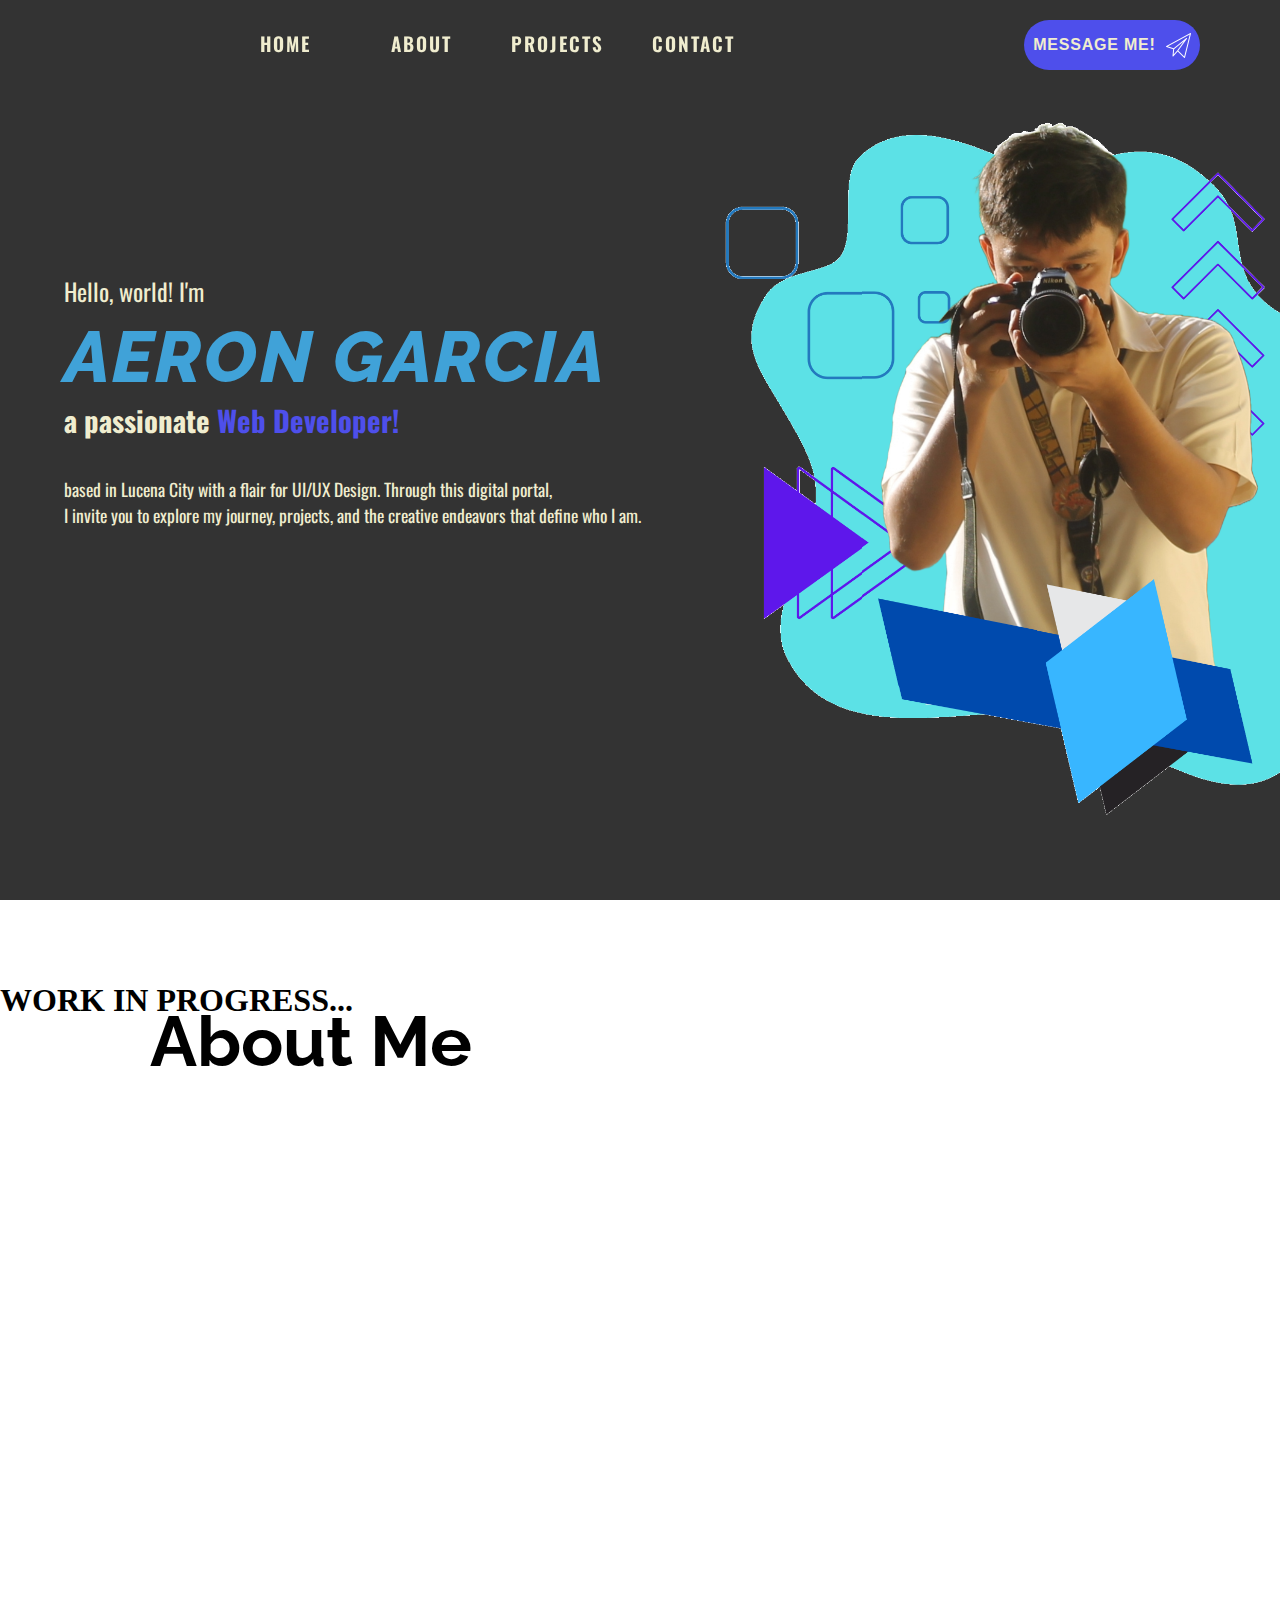
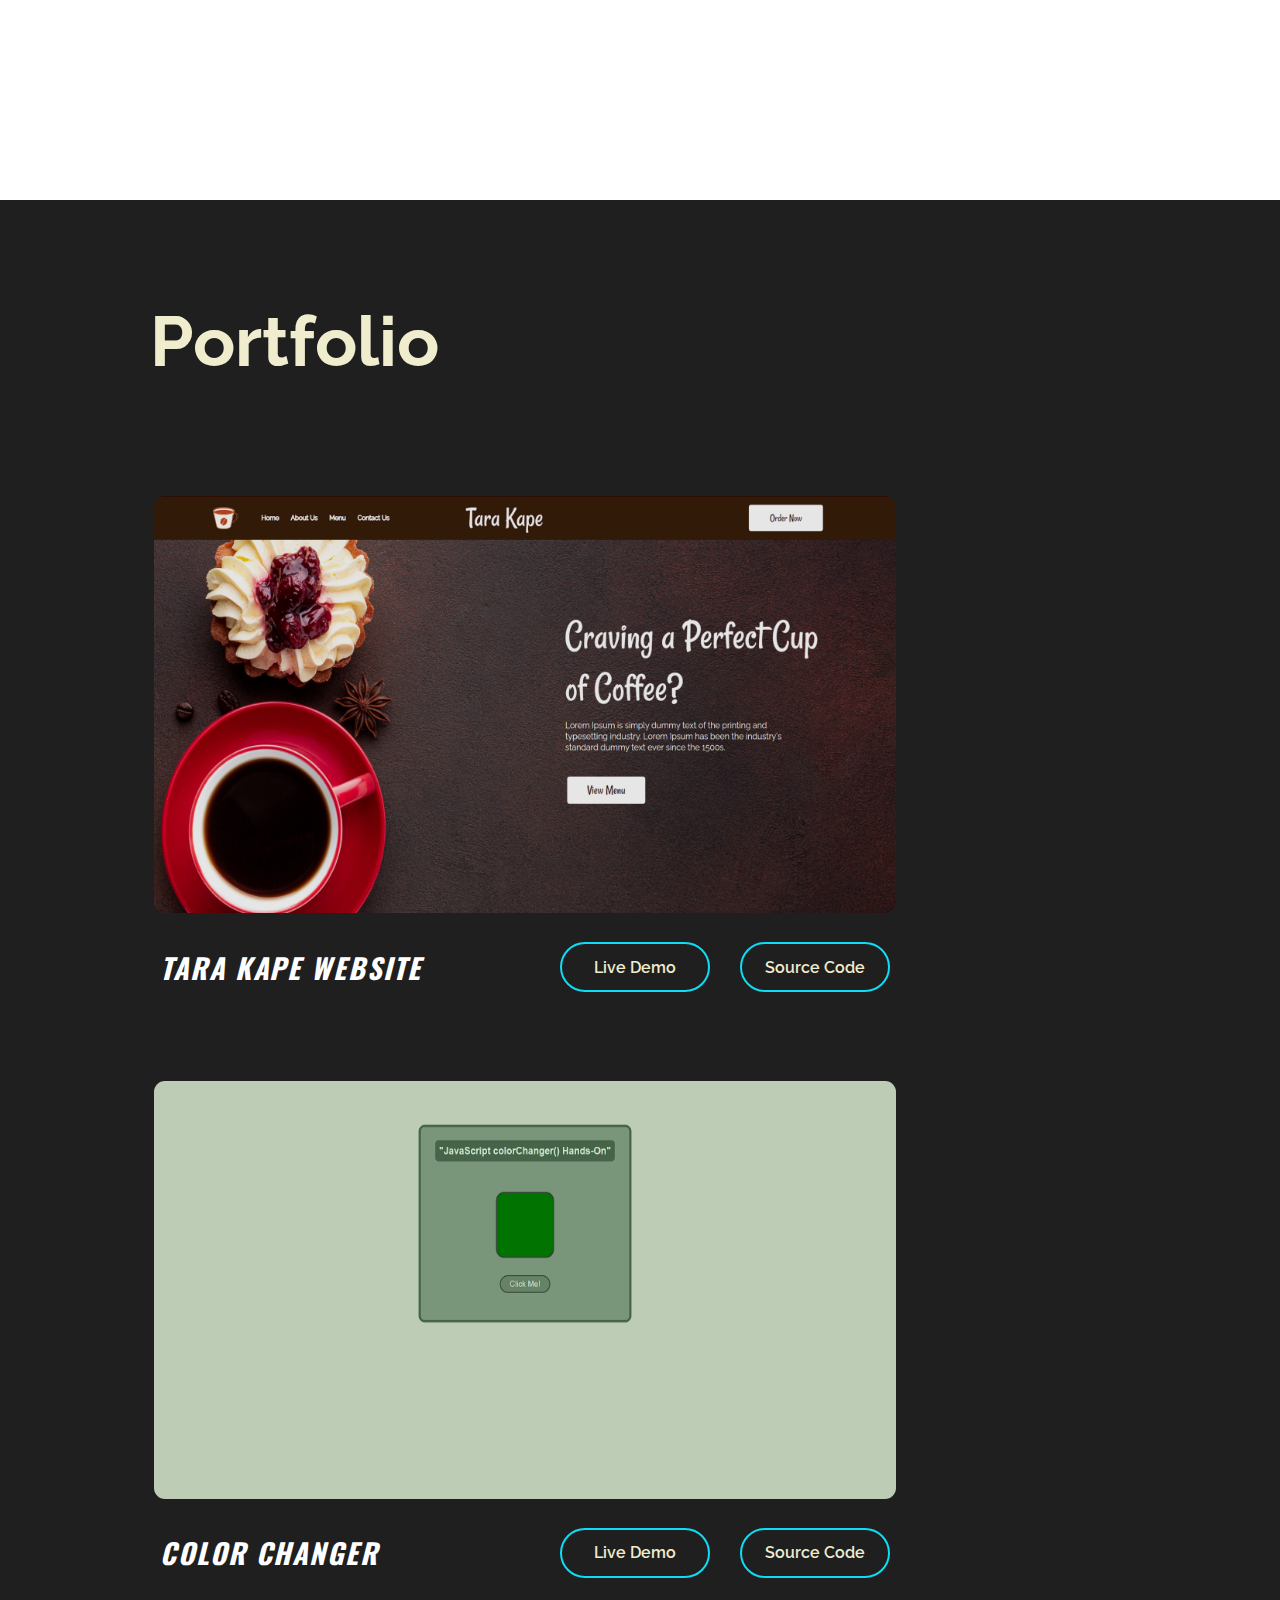
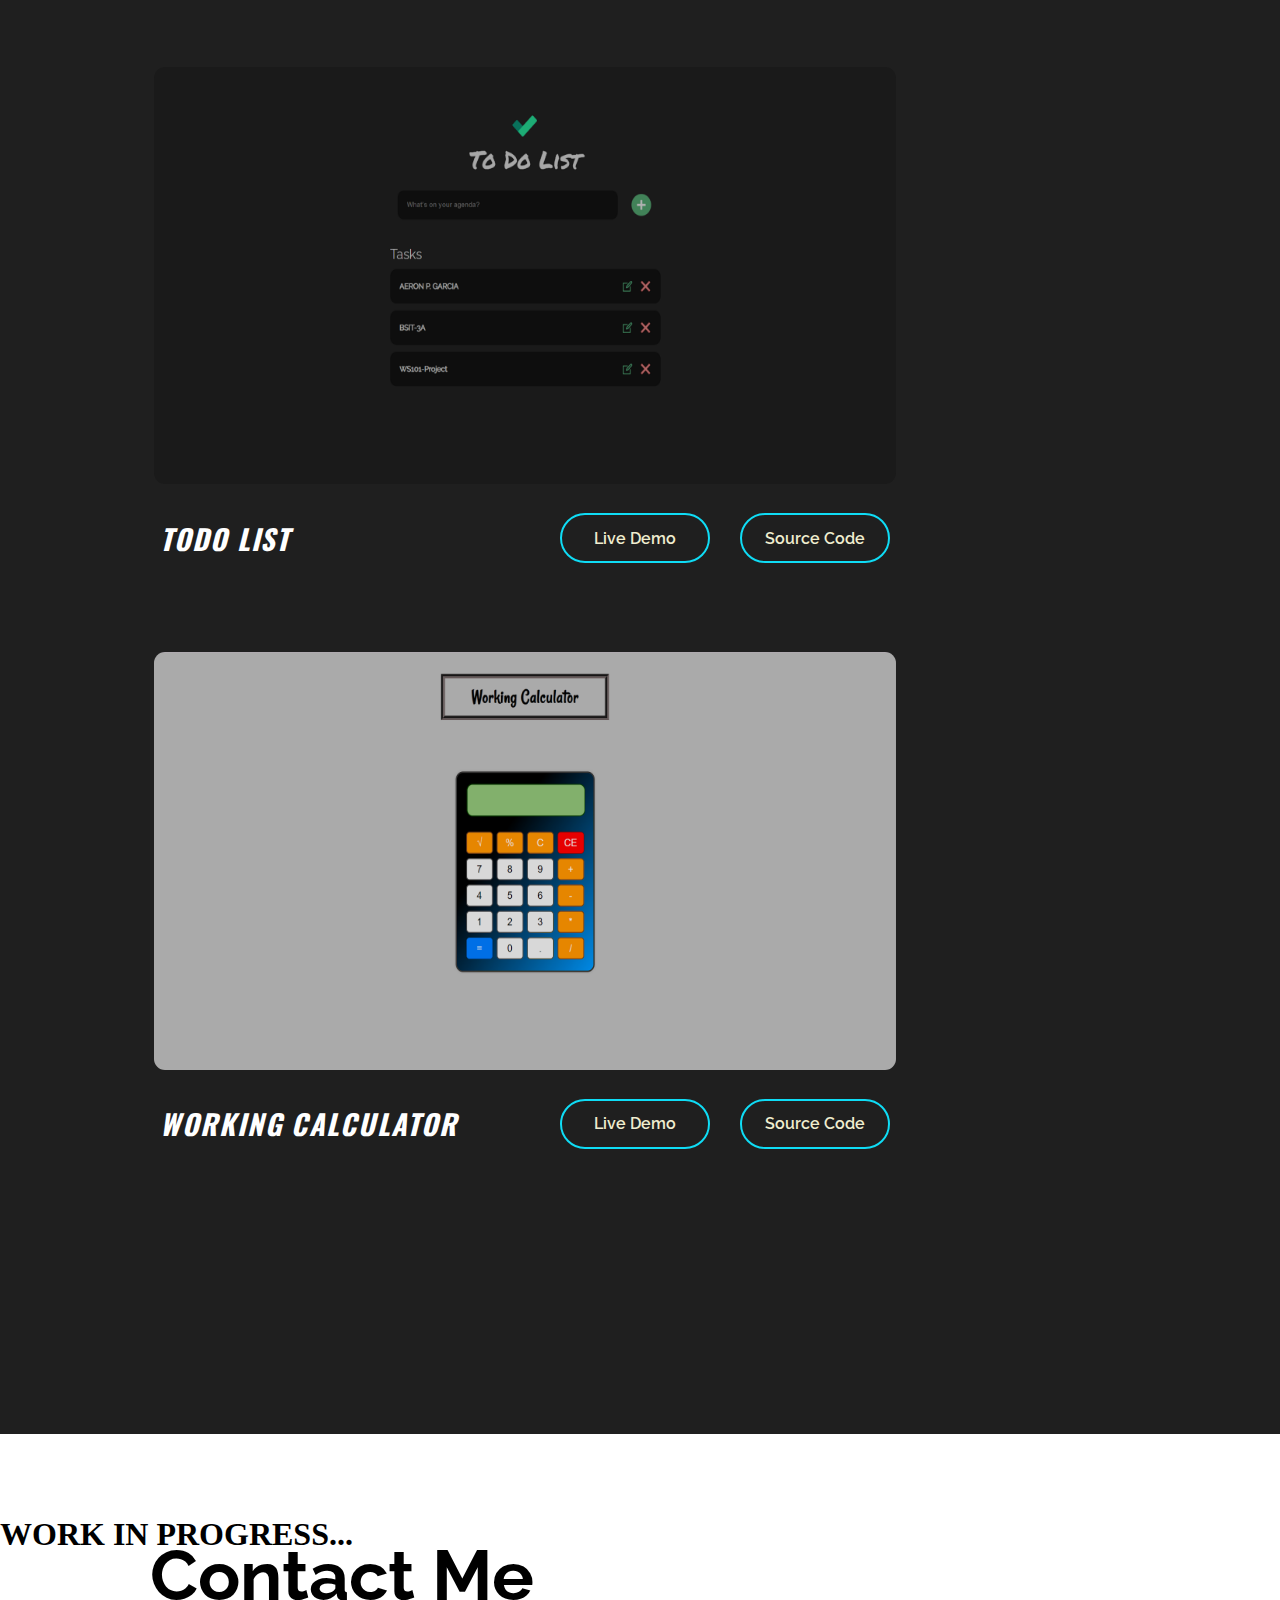
==== index.html @ e5c3c5fd "Update index.html" ====
<!DOCTYPE html>
<html lang="en">
<head>
    <meta charset="UTF-8">
    <meta http-equiv="X-UA-Compatible" content="IE=edge">
    <meta name="viewport" content="width=device-width, initial-scale=1.0">
    <link rel="icon" href="resources/icon.png">
    <title>Aeron Garcia</title>
    <link rel="stylesheet" href="style.css">
    <link rel="stylesheet" href="home.css">
    <link rel="stylesheet" href="project.css">
    <link href="https://fonts.googleapis.com/css2?family=Kaushan+Script&family=Oswald:wght@500&family=Raleway:wght@700&display=swap" rel="stylesheet">

</head>
    <body>

        <header id="headbar">
            <div class="logo"></div>
            <nav>
                <ul>
                    <li><a href="#home">Home</a></li>
                    <li><a href="#about">About</a></li>
                    <li><a href="#projects">Projects</a></li>
                    <li><a href="#contact">Contact</a></li>
                </ul>
            </nav>
            <button id="message">
                Message Me!
                <img src="[data-uri]">
            </button>
        </header>

        <section id="home">
            <div class="container">
                <div class="leftDiv">
                    <p id="greet">Hello, world! I'm</p>
                    <h1 id="name"> AERON GARCIA</h1>
                    <h3 id="field">a passionate <span>Web Developer!</span></h3>
                    <p id ="desc">based in Lucena City with a flair for UI/UX Design. Through this digital portal,<br> I invite you to explore my journey, projects, and the creative endeavors that define who I am.</p>

                </div>
                <div class="rightDiv">
                    <img id="Avatar" src="resources/Avatar.png" alt="">
                </div>
            </div>
        </section>



        <section id="about">
            <div class="Ttext">
                <h1>About Me</h1>
            </div>
            <div id="aboutDiv">
                <h1>WORK IN PROGRESS...</h1>
            </div>

        </section>






        <section id="projects">
            <div class="Ttext">
                <h1>Portfolio</h1>
            </div>
            <div class="container">
                <div class="proj">
                    <img class="works" src="resources/TaraKape.png" alt="">
                    <div class="projbar">
                        <div class="projtitle">
                            <h3>Tara Kape Website</h3>
                        </div>
                        <div class="projbtn">
                            <a href="https://raizen014.github.io/Responsive_Landing_Page/" class="buttons" target="window">Live Demo</a>
                            <a href="https://github.com/Raizen014/Responsive_Landing_Page" class="buttons" target="window">Source Code</a>
                        </div>
                    </div>
                </div>
                <div class="proj">
                    <img class="works"id="p2" src="resources/ColorChanger.png" alt="">
                    <div class="projbar">
                        <div class="projtitle">
                            <h3>Color Changer</h3>
                        </div>
                        
                        <div class="projbtn">
                            <a href="https://raizen014.github.io/HandsOn2-colorChanger-WS101/" class="buttons" target="blank">Live Demo</a>
                            <a href="https://github.com/Raizen014/HandsOn2-colorChanger-WS101" class="buttons" target="blank">Source Code</a>
                        </div>
                    </div>
                </div>
                <div class="proj">
                    <img class="works" style="filter: brightness(70%);" src="resources/ToDoList.png" alt="">
                    <div class="projbar">
                        <div class="projtitle">
                            <h3>Todo List</h3>
                        </div>
                        <div class="projbtn">
                            <a href="https://raizen014.github.io/Todo-list-app/" class="buttons" target="blank">Live Demo</a>
                            <a href="https://github.com/Raizen014/Todo-list-app" class="buttons" target="blank">Source Code</a>
                        </div>
                    </div>
                </div>
                <div class="proj">
                    <img class="works" src="resources/WorkingCalculator.png" alt="">
                    <div class="projbar">
                        <div class="projtitle">
                            <h3>Working Calculator</h3>
                        </div>
                        <div class="projbtn">
                            <a href="https://raizen014.github.io/Working-Calculator/" class="buttons" target="blank">Live Demo</a>
                            <a href="https://github.com/Raizen014/Working-Calculator" class="buttons" target="blank">Source Code</a>
                        </div>
                    </div>
                </div>    
            </div>
            
        </section>

        <section id="contact">
            <div class="Ttext">
                <h1>Contact Me</h1>
            </div>
            <div id="contactDiv">
                <h1>WORK IN PROGRESS...</h1>
            </div>

        </section>




        

        <script>
            
            document.addEventListener("DOMContentLoaded", function () {
            const navbar = document.getElementById("headbar");

            window.addEventListener("scroll", function () {
                if (window.scrollY > 350) {
                    navbar.style.backgroundColor = "#111";
                    navbar.style.borderBottomColor = "#222";
                } else {
                    navbar.style.backgroundColor = "transparent";
                    navbar.style.borderBottomColor = "transparent";

                }
                });
            });
        </script>
    </body>
</html>
---- style.css ----
* {
    box-sizing: border-box;
    margin: 0;
    padding: 0;
}

body {
    display: flex;
    justify-content: center;
    flex-direction: column;
}


#about {
    height: 100vh;
    background-color: white;
    background-repeat: no-repeat;
    background-attachment: fixed;
    background-size: cover;
}

.Ttext {
    display: flex ;
    position: relative;
    top: 100px;
    left: 150px;
    font-size: 2.2em;
    font-family: "Raleway";
    font-weight: 800;
    width: fit-content;
    color:black;
}
---- home.css ----
#home {
    background-image: linear-gradient(rgba(0, 0, 0, 0.8),
    rgba(0, 0, 0, 0.8)), url(resources/background/bgHome1.jpg);
    background-size: cover;
    background-attachment: fixed;
    background-repeat: no-repeat;
    display: flex;
    flex-direction: column;
    justify-content: center;
    height: 100vh;
    width: 100%;
}


#headbar {
    display: flex;
    align-items: center;
    background-color: transparent;
    position: fixed;
    top: 0;
    left: 0;
    width: 100%;
    padding: 0 5em;
    z-index: 1000;
    transition: linear 0.15s;
    border-bottom: 2px solid transparent;

}

nav {
    display: flex;
    align-items: center;
    justify-content: flex-start;
    width: 100%;
    height: 90px;
    margin: 0 auto;
    padding: 0 50px;
}

.logo {
    background-position: center;
    background-image: url(resources/logos/logo.png);
    background-repeat: no-repeat;
    width: 130px;
    height: 50px;
    cursor: pointer;

}

.logo:hover {
    background-image: url(resources/logos/logo_active.png);
    transition: linear 0.2s;

}


ul {
    display: flex;
    gap: 1em;
    font-weight: 600;
 }

li {
    display: flex;
    align-items: center;
    list-style: none;


}

#headbar a {
    display: flex;
    align-items: center;
    justify-content: center;
    color: rgb(240, 237, 207);
    text-decoration: none;
    font-family: "Oswald";
    height: 75px;
    width: 120px;
    font-size: 1.2em;
    letter-spacing: .1em;
    overflow: hidden;
    text-transform: uppercase;
    border-bottom: 3px solid transparent;
}
#headbar a:hover {
    border-bottom: 3px solid rgb(15, 220, 245);
    transition: linear 0.1s;
    transform: scale(1.1);
}






#message {
    display: flex;
    justify-content: center;
    align-items: center;
    gap: 10px;
    background-color:rgb(78, 79, 235);
    color: rgb(240, 237, 207);
    font-size: 1em;
    font-family: Arial, Helvetica, sans-serif;
    font-weight: 600;
    letter-spacing: .05em;
    text-transform: uppercase;
    width: 240px;
    height: 50px;
    border: none;
    border-radius: 50px;
}

#message:hover {
    background-color:rgb(6, 143, 255);
    transform: scale(1.1);
    transition: 0.2s ease-in-out;
}

#message img {
    width: 25px;

}

#home .container {
    position: relative;
    top: -50px;
    display: flex;
    flex-wrap: wrap;
    justify-content: center;

}
#home .leftDiv {
    display: flex;
    justify-content: center;
    align-items:flex-start;
    flex-direction: column;
    width: 50%;
    height: 450px;
}

#home .rightDiv {
    width: 40%;
}

#greet {
    font-size: 1.5em;
    font-family:"Oswald";
    color: rgb(240, 237, 207);
}

#desc {
    padding-top: 35px;
    font-size: 1.1em;
    font-family: "Oswald";
    color: rgb(240, 237, 207);

}

#name {
    font-size: 4.5em;
    font-weight: 600;
    font-family: "Raleway";
    font-style: italic;
    letter-spacing: 0.03em;
    font-weight: 800;
    color: rgb(64, 162, 216);
    padding-top: 5px;
}
#field {
    font-size: 1.8em;
    font-family: "Oswald";
    color: rgb(240, 237, 207);
}
span {
    color: rgb(78, 79, 235);
}

#Avatar {
    width: 700px;
    position: absolute;
    top: -60px;
}
---- project.css ----
#projects {
    height: fit-content;
    background-color: #1f1f1f ;
    color:white;

}


#projects .container {
    display: flex;
    flex-wrap: wrap;
    justify-content: space-between;
    height: min-content;
    padding: 30px 150px;
    gap: 10px;
    margin: 180px 0;

}

#projects .Ttext {
    display: flex ;
    position: relative;
    top: 100px;
    left: 150px;
    font-size: 2.2em;
    font-family: "Raleway";
    font-weight: 800;
    width: min-content;
    color:rgb(240, 237, 207);

}

#projects .Ttext:hover {
    color: rgb(15, 220, 245);
    transition: linear 0.3s;
}

.proj {
    display: flex;
    flex-direction: column;
    height: fit-content;
    padding-bottom: 50px;
}

.works {
    filter: brightness(90%);
    border-radius: 15px;
    width: 750px;
    border: 2px solid transparent;
    padding: 2px;


}

.projbar {
    display: flex;
    align-items: center;
    justify-content: space-between;
    padding: 25px 10px;


}

.projtitle {
    font-family: "Oswald";
    font-size: 1.5em;
    font-style: italic;
    letter-spacing: 0.08em;
    text-transform: uppercase;
}

.works:hover {
    border: 2px solid rgb(15, 220, 245);
    transition: 0.3s;

}

.projbtn {
    display: flex;
    gap: 30px;

}

#projects .projbtn .buttons  {
    display: flex;
    justify-content: center;
    align-items: center;
    text-decoration: none;
    background-color: transparent;
    color: rgb(240, 237, 207);
    border-radius: 50px;
    border: 2.5px solid rgb(15, 220, 245);
    width: 150px;
    height: 50px;
    font-family: "Raleway";
    font-weight: 600;
    font-size: 1em;
}

#projects .projbtn .buttons:hover{
    background-color: rgb(15, 220, 245);
    color: #1f1f1f;
    transition: ease 0.2s;
    transform: scale(1.050);
    
}

/* "Beaufort for LOL", serif; */
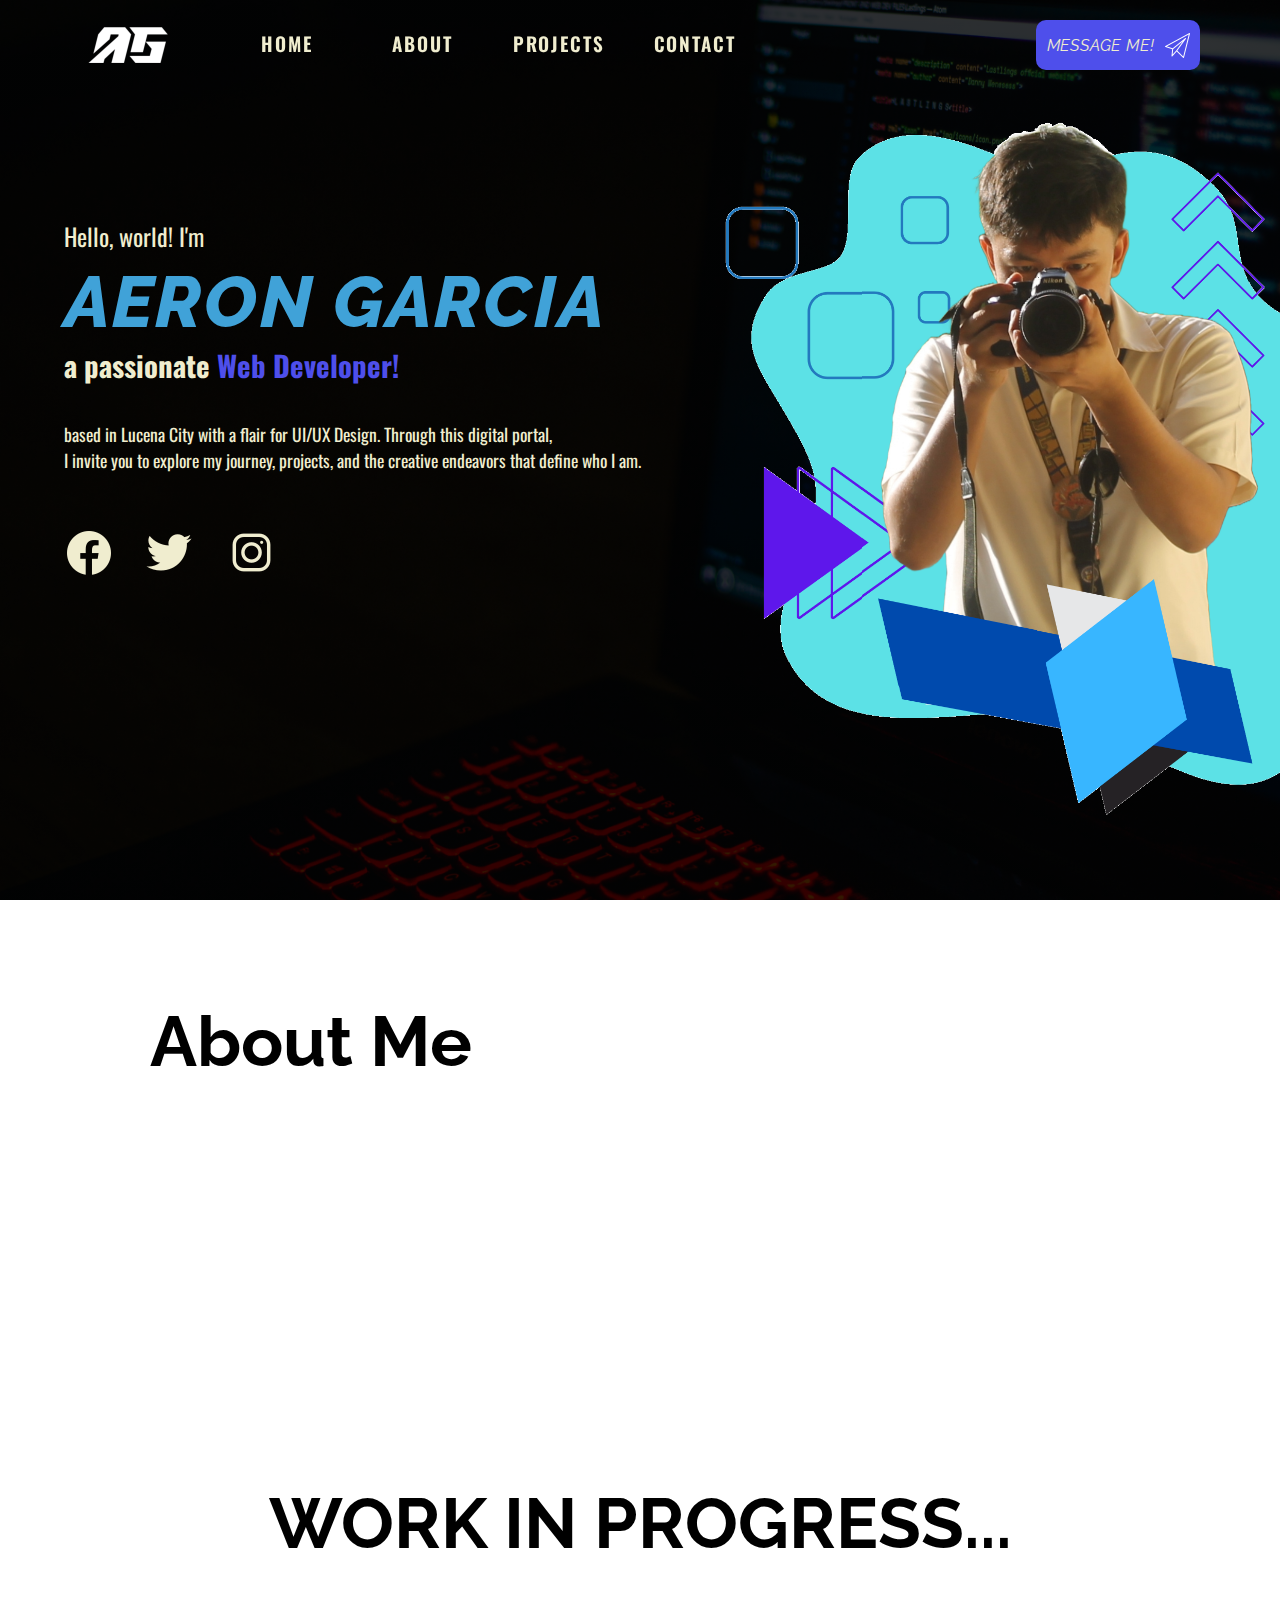
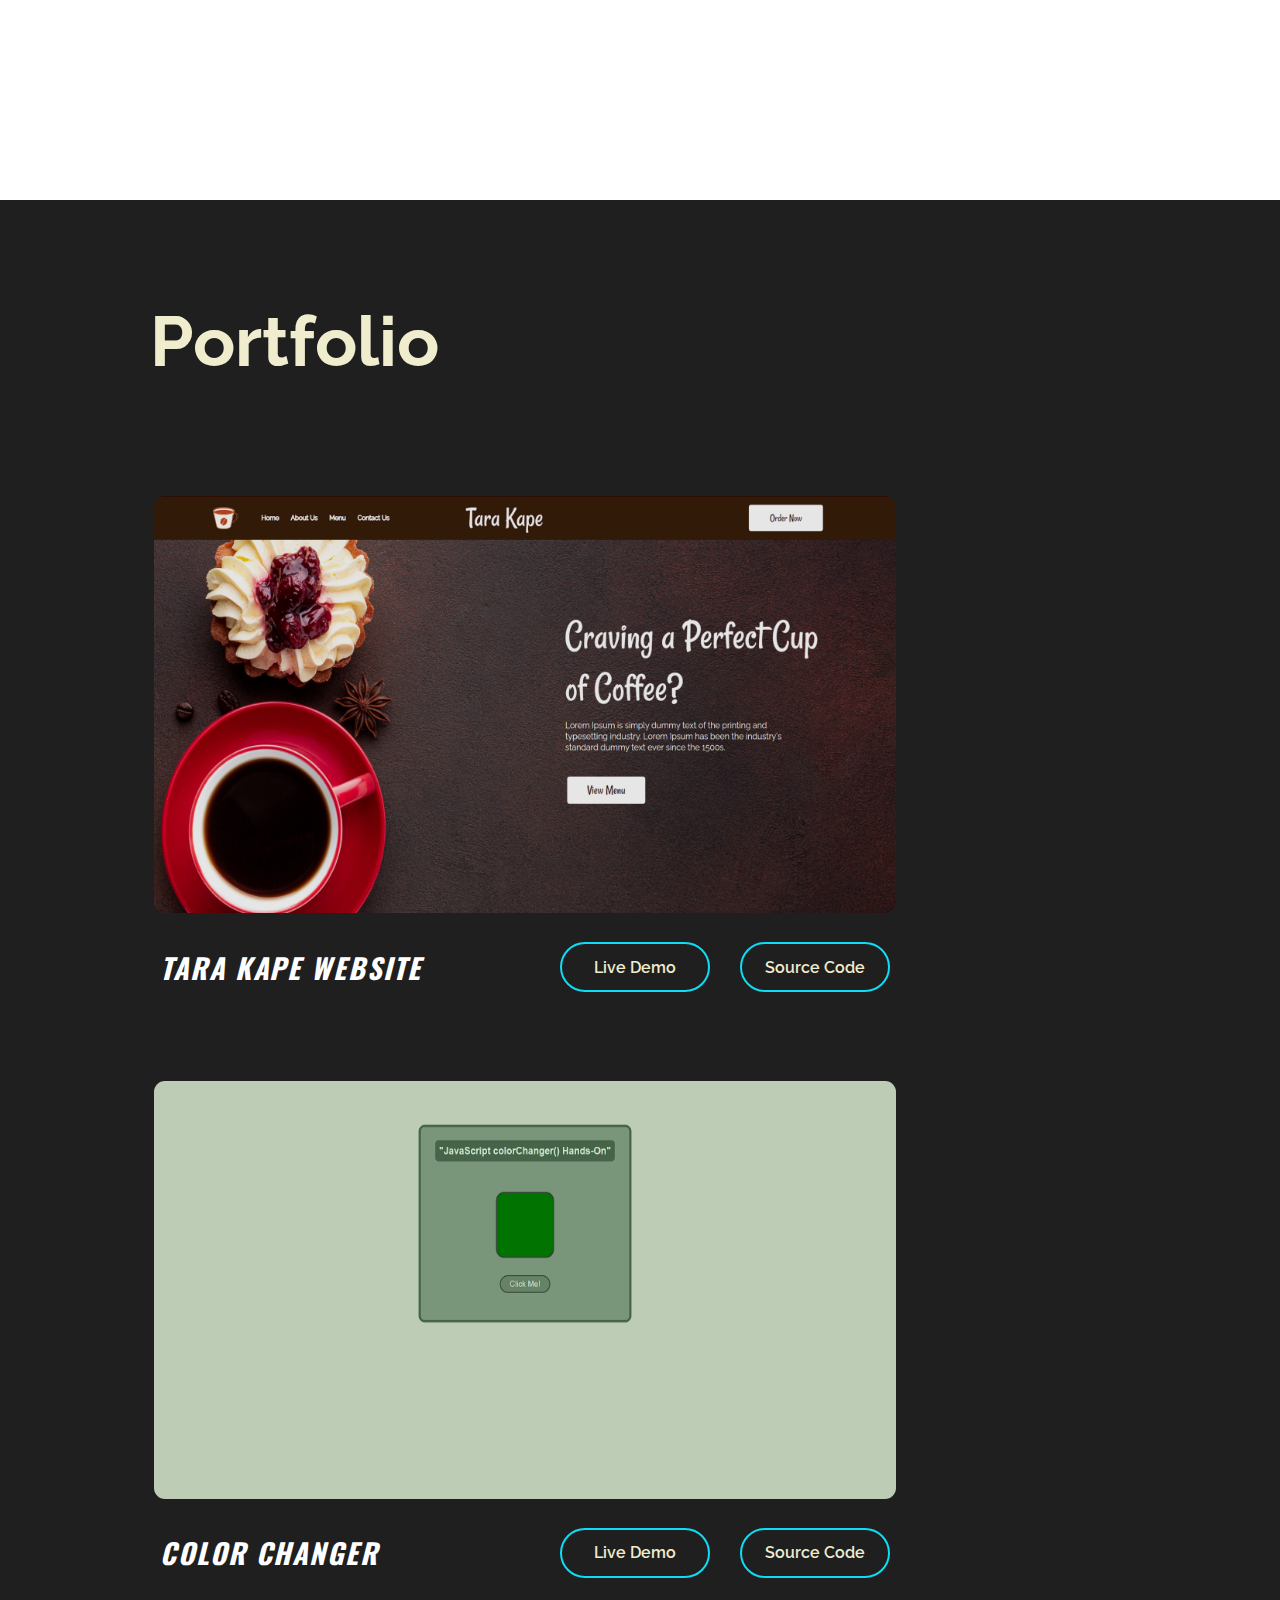
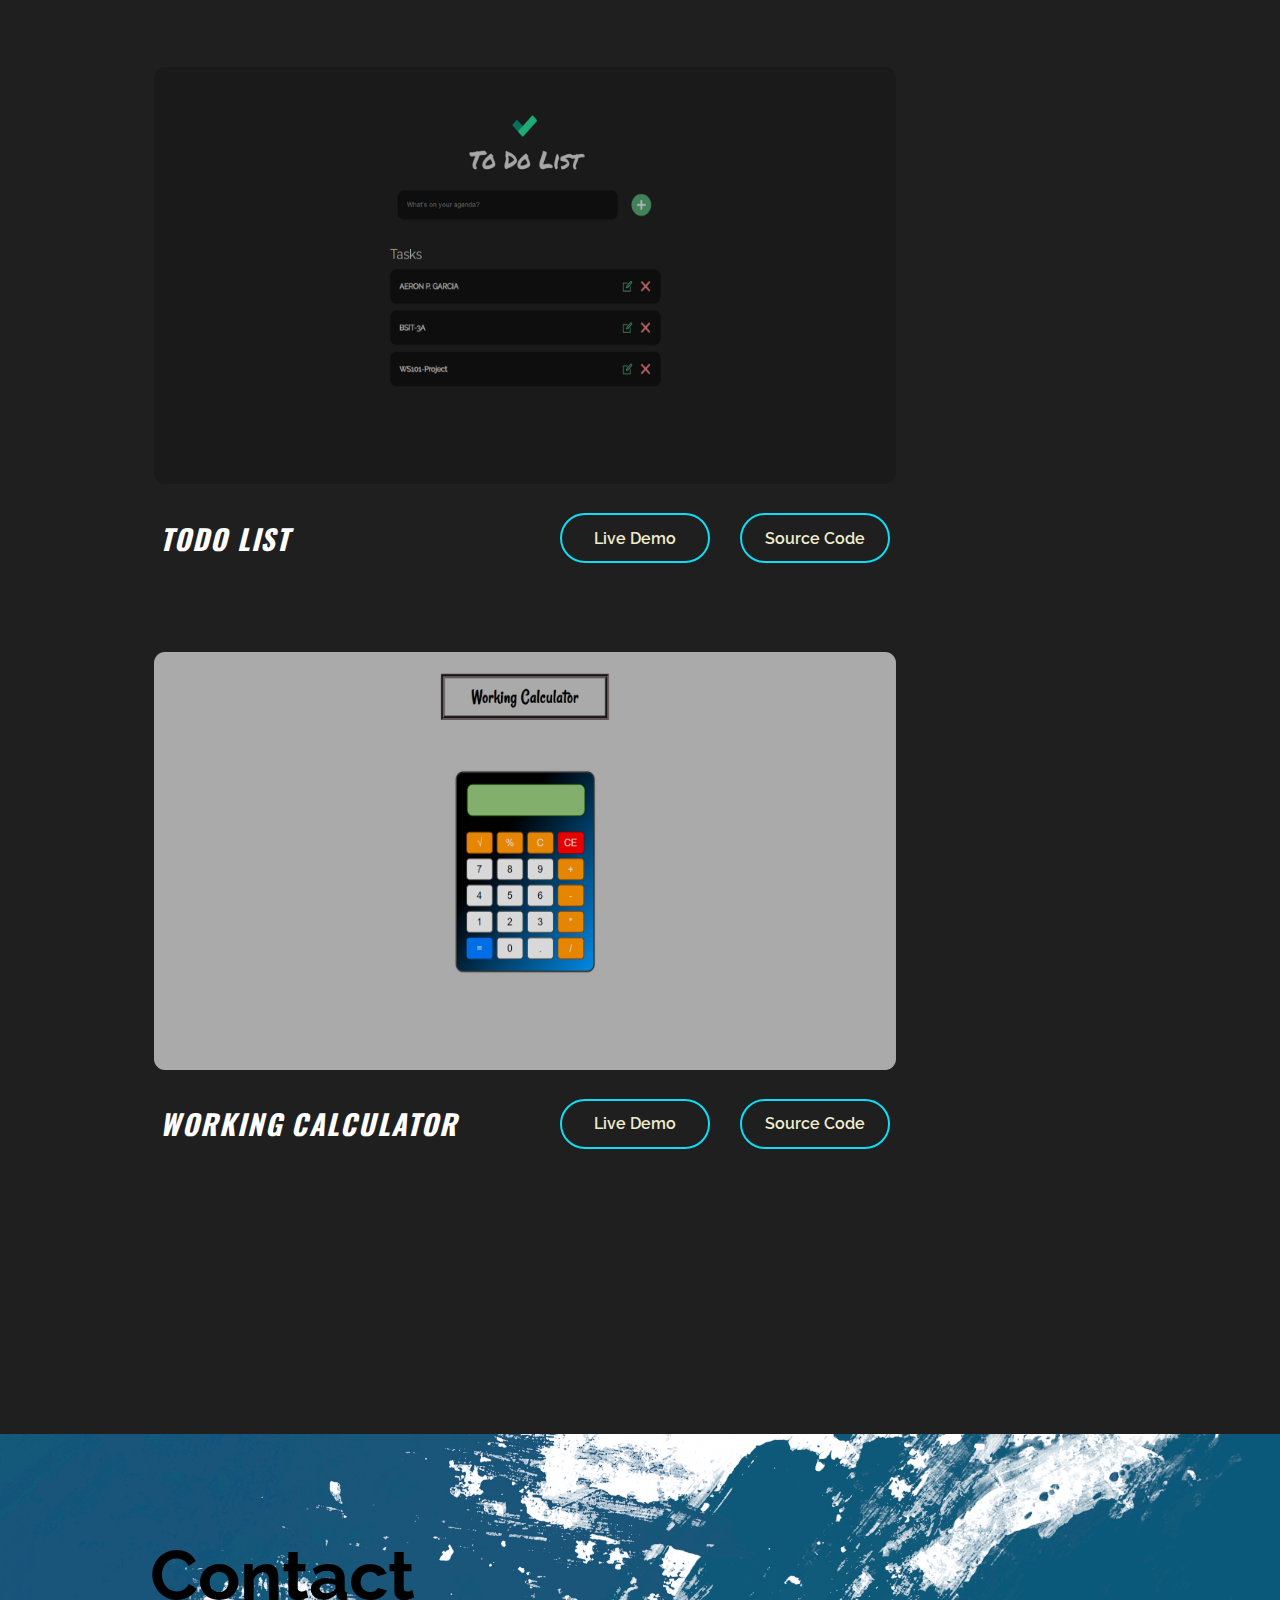
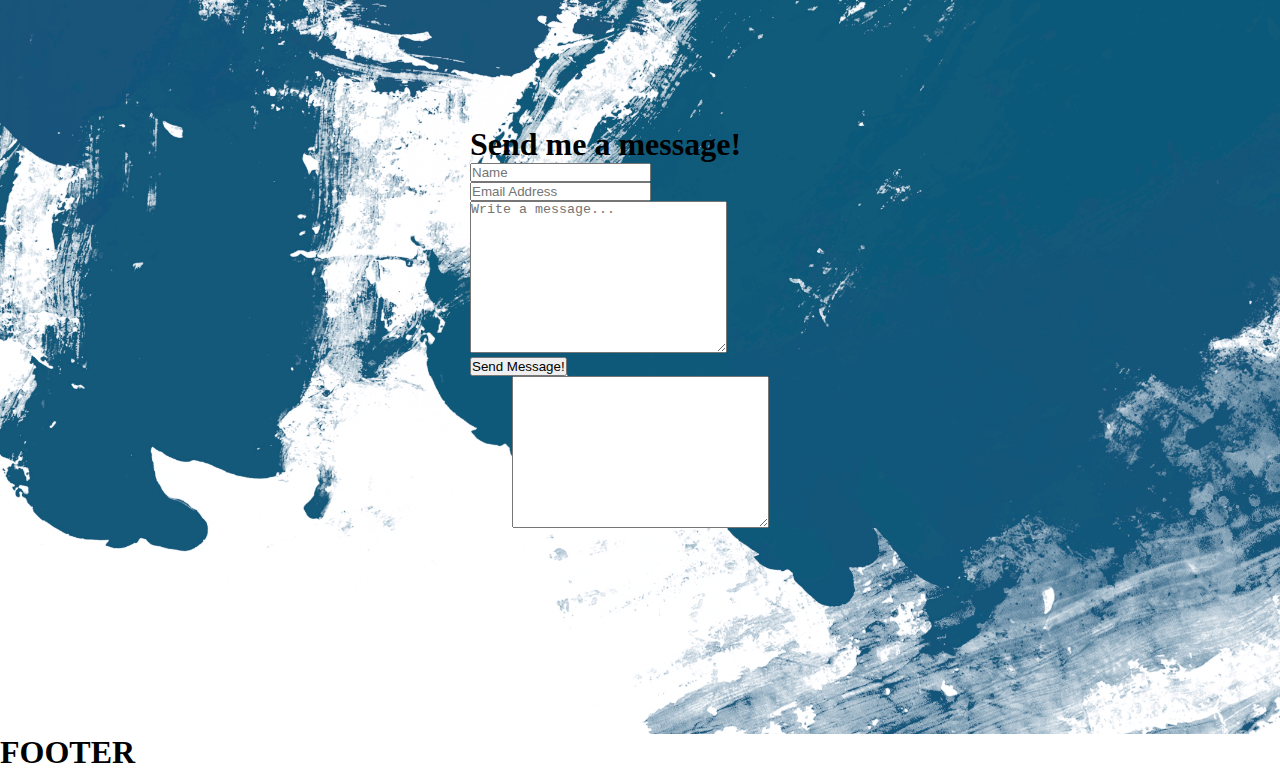
==== commit 5f37fcfd: "Update index.html" ====
--- a/index.html
+++ b/index.html
@@ -9,22 +9,22 @@
     <link rel="stylesheet" href="style.css">
     <link rel="stylesheet" href="home.css">
     <link rel="stylesheet" href="project.css">
-    <link href="https://fonts.googleapis.com/css2?family=Kaushan+Script&family=Oswald:wght@500&family=Raleway:wght@700&display=swap" rel="stylesheet">
+    <link href="https://fonts.googleapis.com/css2?family=Kaushan+Script&family=Oswald:wght@500&family=Raleway:wght@400&display=swap" rel="stylesheet">
 
 </head>
     <body>
 
-        <header id="headbar">
-            <div class="logo"></div>
+        <header id="headbar" class="headbar">
+            <div class="logo" class="headbar" onclick="scrollToSection('home')"></div>
             <nav>
                 <ul>
-                    <li><a href="#home">Home</a></li>
-                    <li><a href="#about">About</a></li>
-                    <li><a href="#projects">Projects</a></li>
-                    <li><a href="#contact">Contact</a></li>
+                    <li><a class="headbar" onclick="scrollToSection('home')">Home</a></li>
+                    <li><a class="headbar" onclick="scrollToSection('about')">About</a></li>
+                    <li><a class="headbar" onclick="scrollToSection('projects')">Projects</a></li>
+                    <li><a class="headbar" onclick="scrollToSection('contact')">Contact</a></li>
                 </ul>
             </nav>
-            <button id="message">
+            <button id="message" onclick="scrollToSection('contact')">
                 Message Me!
                 <img src="[data-uri]">
             </button>
@@ -37,8 +37,13 @@
                     <h1 id="name"> AERON GARCIA</h1>
                     <h3 id="field">a passionate <span>Web Developer!</span></h3>
                     <p id ="desc">based in Lucena City with a flair for UI/UX Design. Through this digital portal,<br> I invite you to explore my journey, projects, and the creative endeavors that define who I am.</p>
+                    <div class="socialMedia">
+                        <a href="https://web.facebook.com/norea.aicrag.3" target="_blank"><div id="FBIcon"></div></a>
+                        <a href="https://twitter.com/AeronGarciaaa" target="_blank"><div id="TwtIcon"></div></a>
+                        <a href="https://www.instagram.com/aerongarciaaa/" target="_blank"><div id="InstIcon"></div></a>
+                    </div>
+                </div>
 
-                </div>
                 <div class="rightDiv">
                     <img id="Avatar" src="resources/Avatar.png" alt="">
                 </div>
@@ -115,20 +120,40 @@
                             <a href="https://github.com/Raizen014/Working-Calculator" class="buttons" target="blank">Source Code</a>
                         </div>
                     </div>
-                </div>    
+                </div>
             </div>
             
         </section>
 
         <section id="contact">
             <div class="Ttext">
-                <h1>Contact Me</h1>
+                <h1>Contact</h1>
             </div>
-            <div id="contactDiv">
-                <h1>WORK IN PROGRESS...</h1>
+            <div class="container">
+                <div class="contactDiv">
+                    <div class="leftDiv">
+                        <h1>Send me a message!</h1>
+                        <form id="contactForm" action="none">
+                            <input type="text" id="fname" name="name" placeholder="Name">
+                            <input type="email" id="email" name="email" placeholder="Email Address">
+                            <textarea name="message" id="fmessage" placeholder="Write a message..." cols="30" rows="10"></textarea>
+                            <button type="submit" class="submit_btn">Send Message!</button>
+                        </form>
+                    </div>
+                    <div class="rightDiv">
+                        <h1><textarea name="" id="" cols="30" rows="10"></textarea></h1>
+
+                    </div>
+                </div>
+
             </div>
+        </section>
 
-        </section>
+        <footer>
+            <div>
+                <h1>FOOTER</h1>
+            </div>
+        </footer>
 
 
 
@@ -151,6 +176,15 @@
                 }
                 });
             });
+
+            function scrollToSection(sectionId) {
+            var section = document.getElementById(sectionId);
+                if (section) {
+                    section.scrollIntoView({ behavior: 'smooth' });
+                }
+            }
+
+
         </script>
     </body>
 </html>
--- a/style.css
+++ b/style.css
@@ -9,6 +9,126 @@
     justify-content: center;
     flex-direction: column;
 }
+
+
+#headbar {
+    display: flex;
+    align-items: center;
+    background-color: transparent;
+    position: fixed;
+    top: 0;
+    left: 0;
+    width: 100%;
+    padding: 0 5em;
+    z-index: 1000;
+    transition: linear 0.15s;
+    border-bottom: 2px solid transparent;
+
+}
+
+nav {
+    display: flex;
+    align-items: center;
+    justify-content: flex-start;
+    width: 100%;
+    height: 90px;
+    margin: 0 auto;
+    padding: 0 50px;
+}
+
+.logo {
+    background-position: center;
+    background-image: url(resources/logo.png);
+    background-repeat: no-repeat;
+    width: 130px;
+    height: 50px;
+    cursor: pointer;
+
+}
+
+.logo:hover {
+    background-image: url(resources/logo_active.png);
+    transition: linear 0.2s;
+
+}
+
+
+ul {
+    display: flex;
+    gap: 1em;
+    font-weight: 600;
+ }
+
+li {
+    display: flex;
+    align-items: center;
+    list-style: none;
+
+
+}
+
+#headbar a {
+    display: flex;
+    align-items: center;
+    justify-content: center;
+    color: rgb(240, 237, 207);
+    text-decoration: none;
+    font-family: "Oswald";
+    height: 75px;
+    width: 120px;
+    font-size: 1.2em;
+    letter-spacing: .1em;
+    overflow: hidden;
+    text-transform: uppercase;
+    border-bottom: 3px solid transparent;
+}
+#headbar a:hover {
+    border-bottom: 3px solid rgb(15, 220, 245);
+    transition: linear 0.1s;
+    transform: scale(1.1);
+}
+
+#message {
+    display: flex;
+    justify-content: center;
+    align-items: center;
+    gap: 10px;
+    background-color:rgb(78, 79, 235);
+    color: rgb(240, 237, 207);
+    font-size: 1em;
+    font-family: "Raleway";
+   font-style: italic;
+    letter-spacing: .05em;
+    text-transform: uppercase;
+    width: 220px;
+    height: 50px;
+    border: none;
+    border-radius: 10px;
+}
+
+#message:hover {
+    background-color:rgb(6, 143, 255);
+    transform: scale(1.1);
+    transition: 0.2s ease-in-out;
+}
+
+#message img {
+    width: 25px;
+
+}
+
+
+
+
+
+
+
+
+
+
+
+
+
 
 
 #about {
@@ -29,4 +149,52 @@
     font-weight: 800;
     width: fit-content;
     color:black;
-}+}
+
+#aboutDiv {
+    display: flex;
+    justify-content: center;
+    align-content: center;
+    position: relative;
+    top: 500px;
+    font-size: 2.2em;
+    font-family: "Raleway";
+}
+
+#contact {
+    height: 100vh;
+    background-image:url(resources/bgContact.jpg);
+    background-repeat: no-repeat;
+    background-size: cover;
+}
+
+#contact .container {
+    display: flex;
+    flex-wrap: wrap;
+    justify-content: center;
+}
+
+.contactDiv {
+    display: flex;
+    flex-direction: column;
+    align-items: center;
+    width: 50%;
+    padding: 30px 150px;
+    margin: 180px 0;
+
+
+}
+
+
+
+
+
+
+
+
+
+
+
+
+@media only screen and (max-width: 600px) {
+}
--- a/home.css
+++ b/home.css
@@ -1,6 +1,6 @@
 #home {
     background-image: linear-gradient(rgba(0, 0, 0, 0.8),
-    rgba(0, 0, 0, 0.8)), url(resources/background/bgHome1.jpg);
+    rgba(0, 0, 0, 0.8)), url(resources/bgHome1.jpg);
     background-size: cover;
     background-attachment: fixed;
     background-repeat: no-repeat;
@@ -8,120 +8,8 @@
     flex-direction: column;
     justify-content: center;
     height: 100vh;
-    width: 100%;
 }
 
-
-#headbar {
-    display: flex;
-    align-items: center;
-    background-color: transparent;
-    position: fixed;
-    top: 0;
-    left: 0;
-    width: 100%;
-    padding: 0 5em;
-    z-index: 1000;
-    transition: linear 0.15s;
-    border-bottom: 2px solid transparent;
-
-}
-
-nav {
-    display: flex;
-    align-items: center;
-    justify-content: flex-start;
-    width: 100%;
-    height: 90px;
-    margin: 0 auto;
-    padding: 0 50px;
-}
-
-.logo {
-    background-position: center;
-    background-image: url(resources/logos/logo.png);
-    background-repeat: no-repeat;
-    width: 130px;
-    height: 50px;
-    cursor: pointer;
-
-}
-
-.logo:hover {
-    background-image: url(resources/logos/logo_active.png);
-    transition: linear 0.2s;
-
-}
-
-
-ul {
-    display: flex;
-    gap: 1em;
-    font-weight: 600;
- }
-
-li {
-    display: flex;
-    align-items: center;
-    list-style: none;
-
-
-}
-
-#headbar a {
-    display: flex;
-    align-items: center;
-    justify-content: center;
-    color: rgb(240, 237, 207);
-    text-decoration: none;
-    font-family: "Oswald";
-    height: 75px;
-    width: 120px;
-    font-size: 1.2em;
-    letter-spacing: .1em;
-    overflow: hidden;
-    text-transform: uppercase;
-    border-bottom: 3px solid transparent;
-}
-#headbar a:hover {
-    border-bottom: 3px solid rgb(15, 220, 245);
-    transition: linear 0.1s;
-    transform: scale(1.1);
-}
-
-
-
-
-
-
-#message {
-    display: flex;
-    justify-content: center;
-    align-items: center;
-    gap: 10px;
-    background-color:rgb(78, 79, 235);
-    color: rgb(240, 237, 207);
-    font-size: 1em;
-    font-family: Arial, Helvetica, sans-serif;
-    font-weight: 600;
-    letter-spacing: .05em;
-    text-transform: uppercase;
-    width: 240px;
-    height: 50px;
-    border: none;
-    border-radius: 50px;
-}
-
-#message:hover {
-    background-color:rgb(6, 143, 255);
-    transform: scale(1.1);
-    transition: 0.2s ease-in-out;
-}
-
-#message img {
-    width: 25px;
-
-}
 
 #home .container {
     position: relative;
@@ -139,6 +27,48 @@
     width: 50%;
     height: 450px;
 }
+
+#home .socialMedia{
+    margin-top: 50px;
+    display: flex;
+    align-items: center;
+    gap: 25px;
+}
+
+#home #FBIcon {
+    content: url('[data-uri]');
+    cursor: pointer;
+}
+
+#home #FBIcon:hover {
+    content: url('[data-uri]');
+}
+
+
+
+
+#home #TwtIcon {
+    content: url('[data-uri]');
+    cursor: pointer;
+}
+
+#home #TwtIcon:hover {
+    content: url('[data-uri]');
+}
+
+
+
+#home #InstIcon {
+    content: url('[data-uri]');
+    cursor: pointer;
+}
+
+#home #InstIcon:hover {
+    content: url('[data-uri]');
+
+}
+
+
 
 #home .rightDiv {
     width: 40%;
@@ -181,4 +111,5 @@
     width: 700px;
     position: absolute;
     top: -60px;
-}+}
+
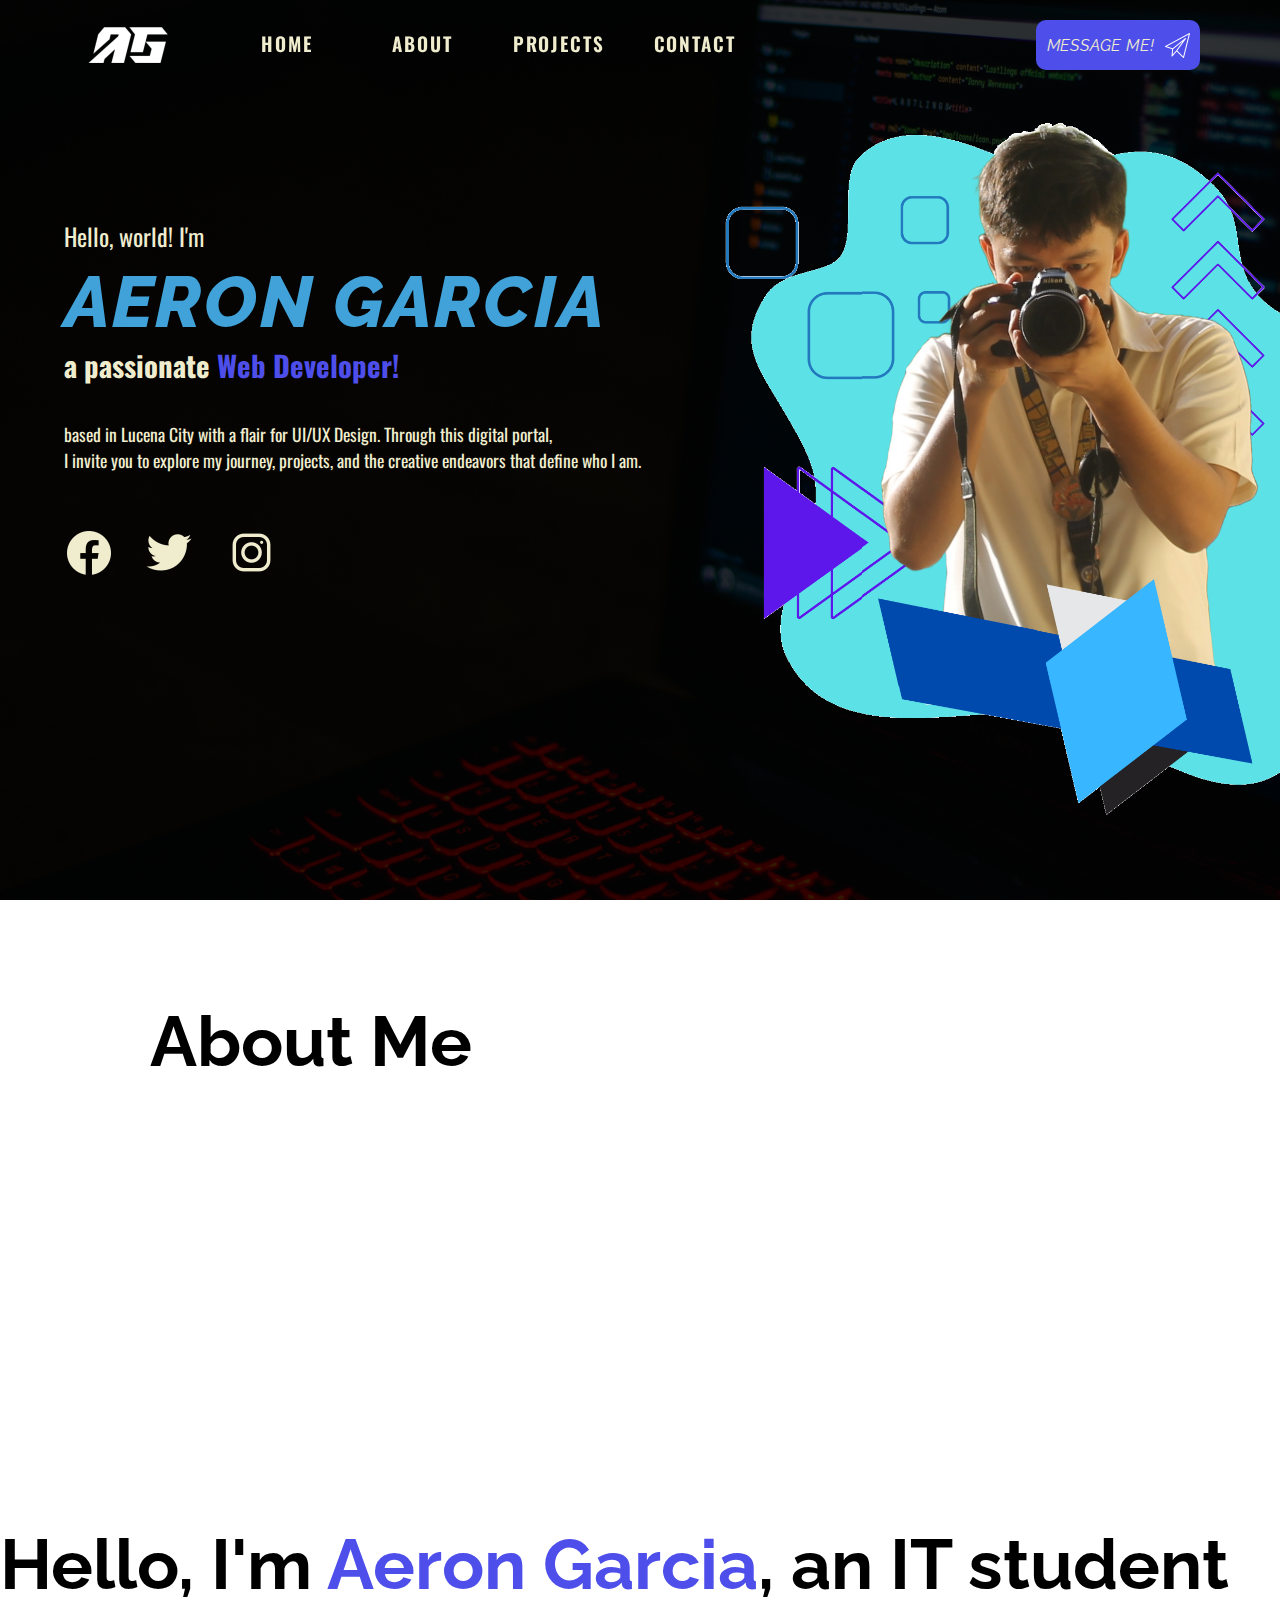
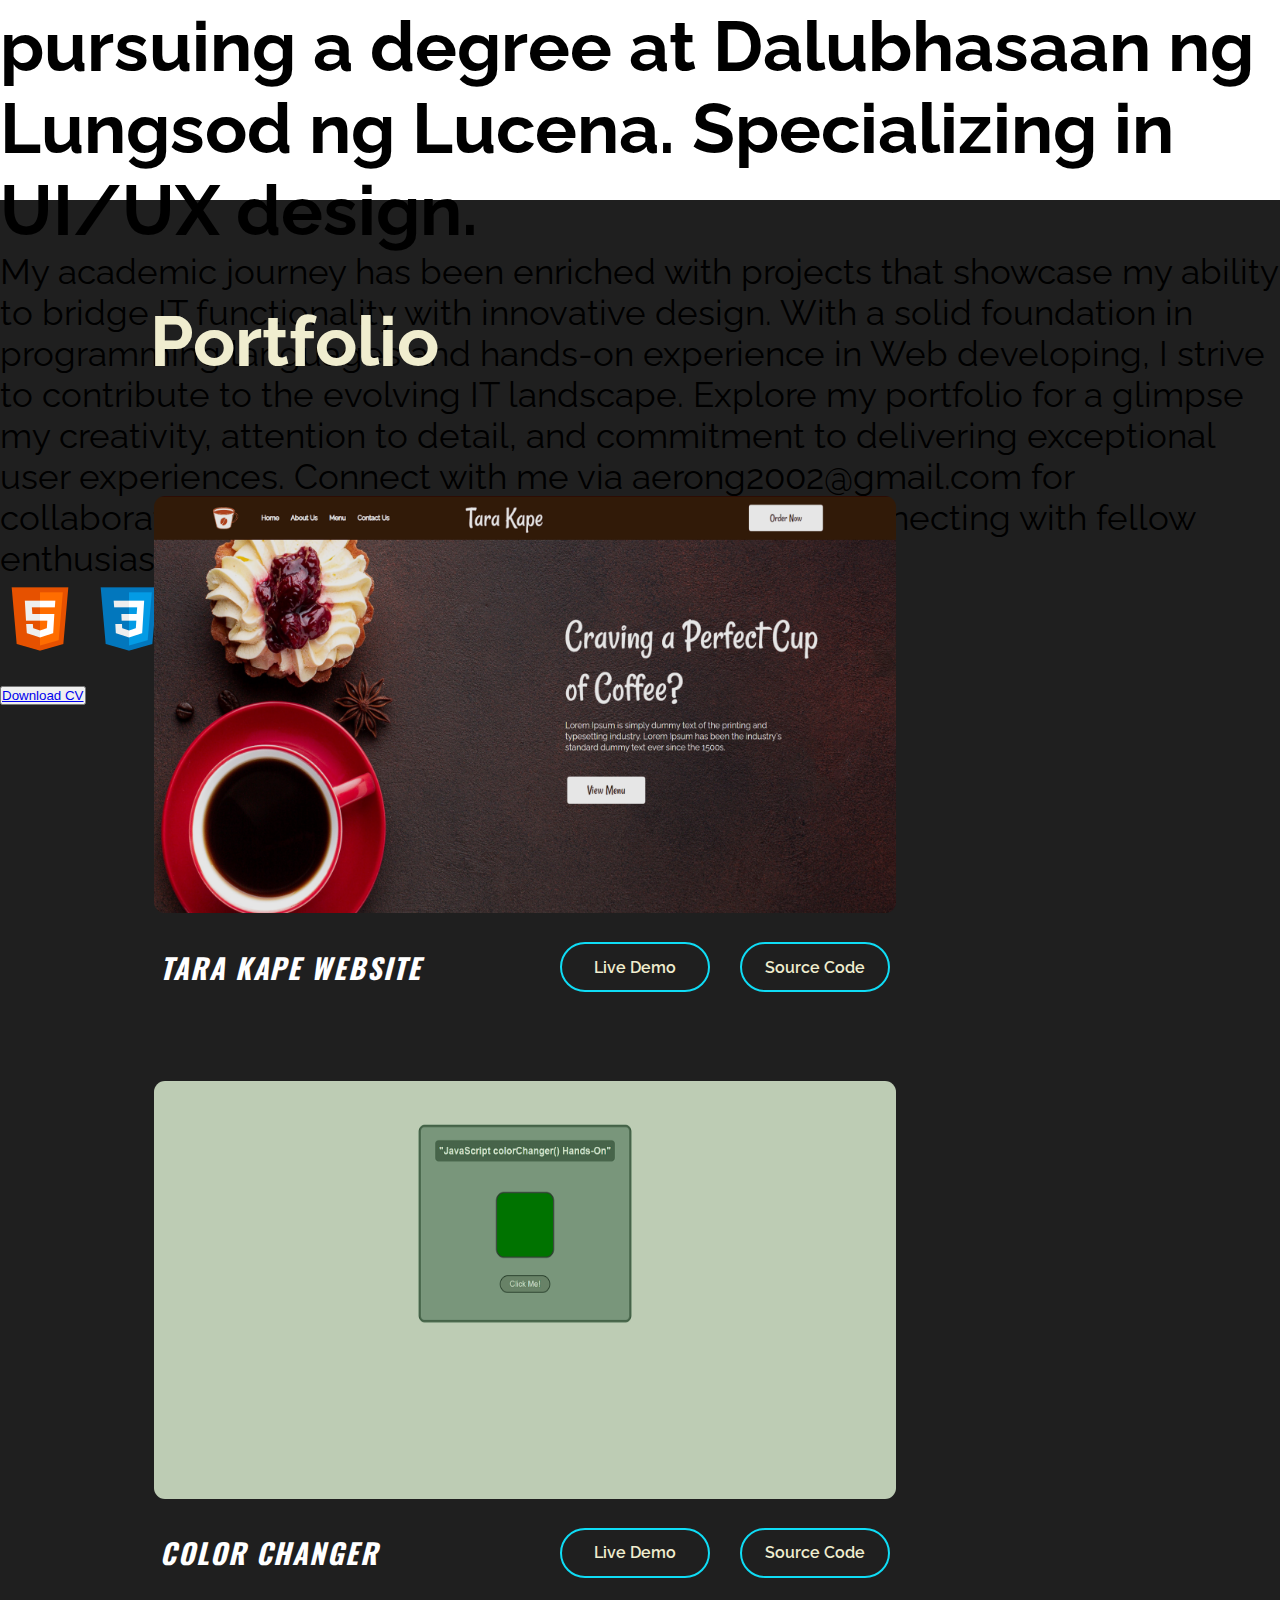
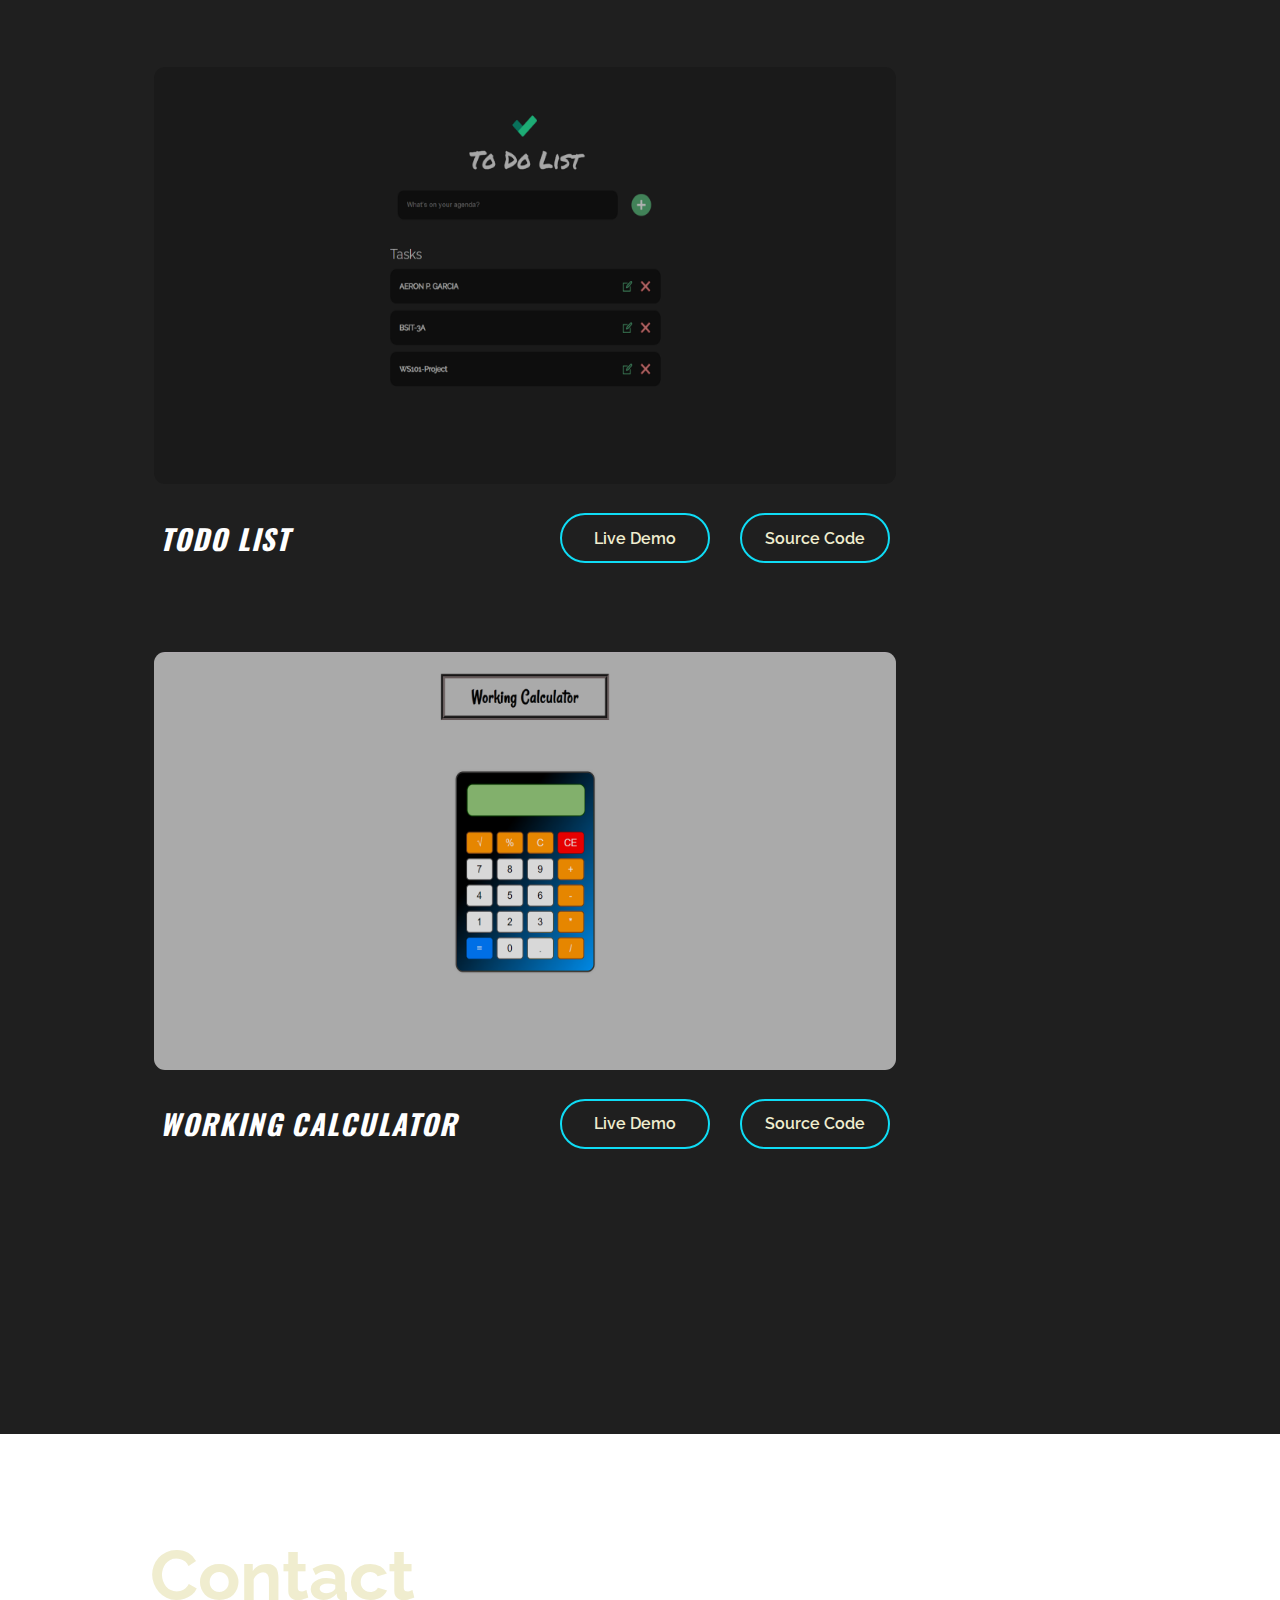
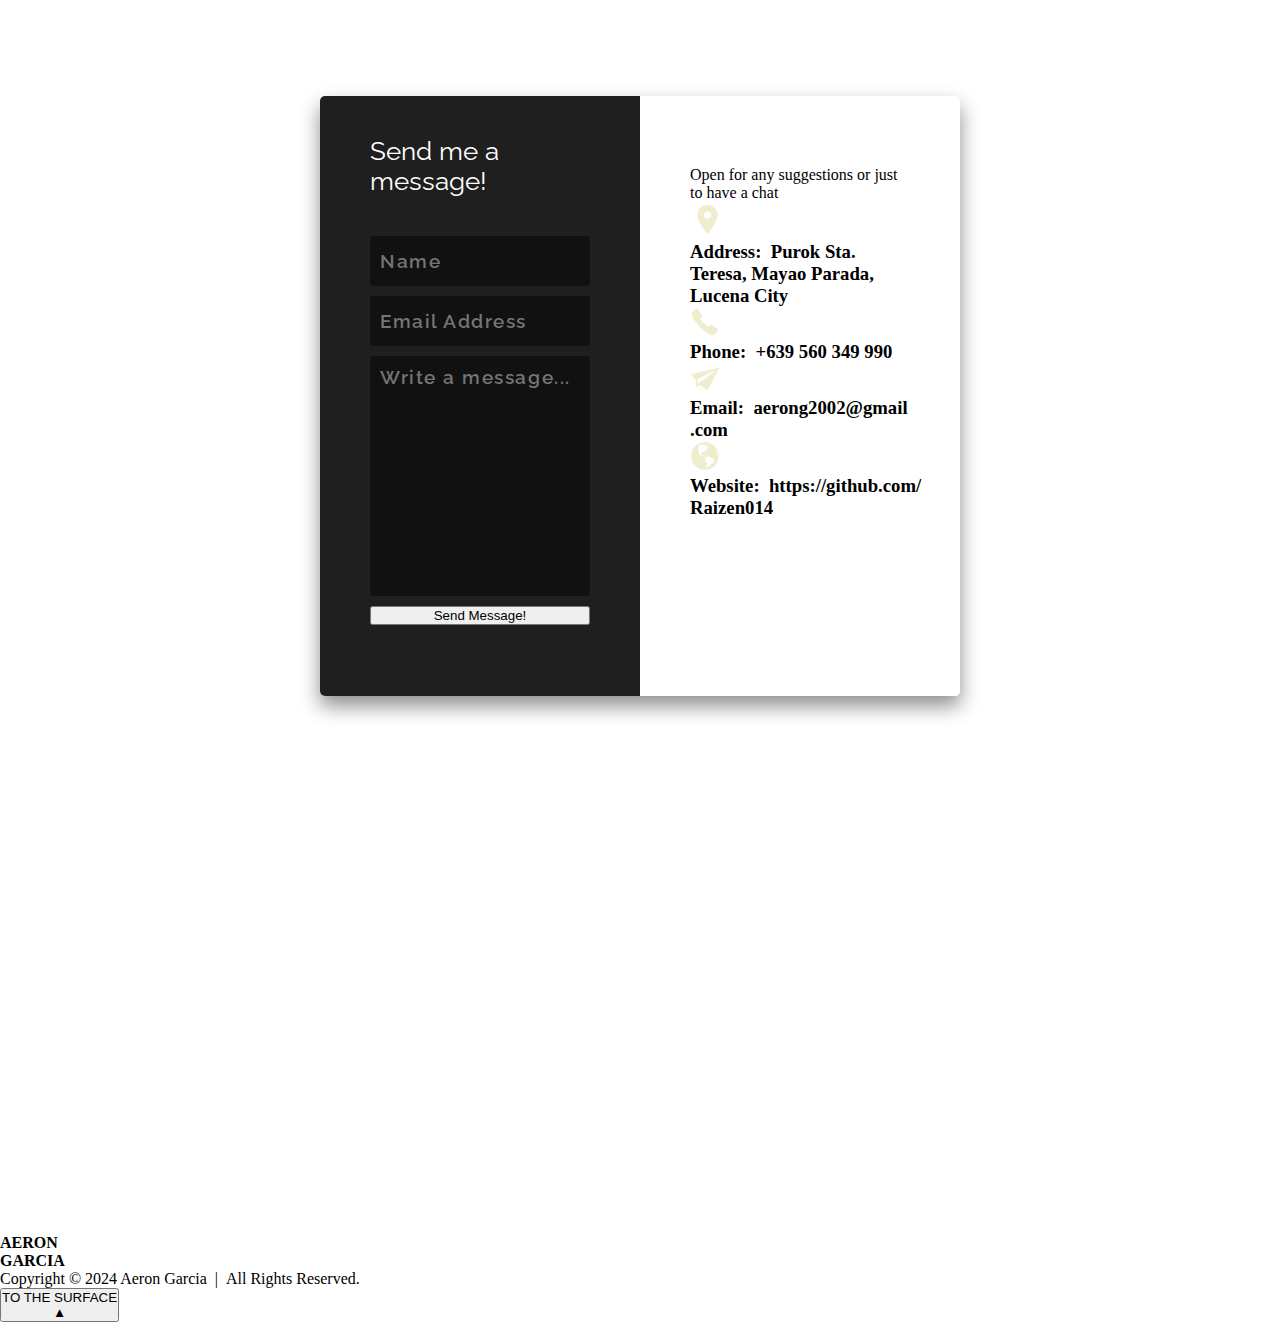
==== commit efbf3ef6: "Update index.html" ====
--- a/index.html
+++ b/index.html
@@ -8,7 +8,9 @@
     <title>Aeron Garcia</title>
     <link rel="stylesheet" href="style.css">
     <link rel="stylesheet" href="home.css">
+    <link rel="stylesheet" href="about.css">
     <link rel="stylesheet" href="project.css">
+    <link rel="stylesheet" href="contact.css">
     <link href="https://fonts.googleapis.com/css2?family=Kaushan+Script&family=Oswald:wght@500&family=Raleway:wght@400&display=swap" rel="stylesheet">
 
 </head>
@@ -57,15 +59,40 @@
                 <h1>About Me</h1>
             </div>
             <div id="aboutDiv">
-                <h1>WORK IN PROGRESS...</h1>
-            </div>
-
-        </section>
-
-
-
-
-
+                <div class="container">
+                    <div class="leftDiv">
+                        <img id="aboutMe" src="resources/aboutMe.png" alt="">   
+
+                    </div>
+
+                    <div class="rightDiv">
+                        <h1>Hello, I'm <span>Aeron Garcia</span>, an IT student pursuing a 
+                            degree at Dalubhasaan ng Lungsod ng Lucena. Specializing in UI/UX design.
+                        </h1>
+                        <p>My academic journey has been enriched with projects that showcase my ability 
+                           to bridge IT functionality with innovative design. With a solid foundation in 
+                           programming languages and hands-on experience in Web developing, I strive to 
+                           contribute to the evolving IT landscape. Explore my portfolio for a glimpse 
+                           my creativity, attention to detail, and commitment to delivering exceptional 
+                           user experiences. Connect with me via aerong2002@gmail.com for collaborations 
+                           and discussions. Looking forward to connecting with fellow enthusiasts and 
+                           professionals!
+                        </p>
+                        <div class="aboutIcons">
+                            <img src="[data-uri]">
+                            <img src="[data-uri]">
+                            <img src="[data-uri]">
+                            <img src="[data-uri]">
+                        </div>
+                        <div class="downloadbtn">
+                            <button class="downloadCv"><a href="resources/resume.pdf" download="resume.pdf">Download CV</a></button>
+                        </div>
+
+                    </div>
+                </div>
+            </div>
+
+        </section>
 
         <section id="projects">
             <div class="Ttext">
@@ -133,33 +160,70 @@
                 <div class="contactDiv">
                     <div class="leftDiv">
                         <h1>Send me a message!</h1>
-                        <form id="contactForm" action="none">
+                        <form id="contactForm" action="#">
                             <input type="text" id="fname" name="name" placeholder="Name">
                             <input type="email" id="email" name="email" placeholder="Email Address">
                             <textarea name="message" id="fmessage" placeholder="Write a message..." cols="30" rows="10"></textarea>
-                            <button type="submit" class="submit_btn">Send Message!</button>
+                            <button type="submit" onclick="sendMessage()" class="submit_btn">Send Message!</button>
                         </form>
                     </div>
+
                     <div class="rightDiv">
-                        <h1><textarea name="" id="" cols="30" rows="10"></textarea></h1>
-
-                    </div>
-                </div>
-
+                        <h1>Contact Me</h1>
+                        <p>Open for any suggestions or just to have a chat</p>
+                        <div class="contact_info">
+                            <div class="contact_links">
+                                <img src="[data-uri]">
+                                <h3><strong>Address:&nbsp;</strong>&nbsp;Purok Sta. Teresa, Mayao Parada, Lucena City</h3>
+                            </div>
+
+                            <div class="contact_links">
+                                <img src="[data-uri]">
+                                <h3><strong>Phone:&nbsp;</strong>&nbsp;+639 560 349 990</h3>
+                            </div>
+
+                            <div class="contact_links">
+                                <img src="[data-uri]">
+                                <h3><strong>Email:&nbsp;</strong>&nbsp;aerong2002@gmail
+                                    .com</h3>
+                            </div>
+
+                            <div class="contact_links">
+                                <img src="[data-uri]">
+                                <h3>Website:&nbsp;&nbsp;https://github.com/
+                                    Raizen014</h3>
+                            </div>
+                        </div>
+                    </div>
+                </div>
             </div>
         </section>
 
         <footer>
-            <div>
-                <h1>FOOTER</h1>
+            <div class="footer">
+                <div id="up_footer">
+                    <div class="socialMedia">
+                        <a href="https://web.facebook.com/norea.aicrag.3" target="_blank"><div id="FBIcon"></div></a>
+                        <a href="https://twitter.com/AeronGarciaaa" target="_blank"><div id="TwtIcon"></div></a>
+                        <a href="https://www.instagram.com/aerongarciaaa/" target="_blank"><div id="InstIcon"></div></a>
+                    </div>
+                    <div class="footer_logo">
+                        <div class="logo" onclick="scrollToSection('home')"></div>
+                        <h4>AERON<br>GARCIA</h4>
+                    </div>
+                   
+                </div>
+                <div id="low_footer">
+                    <p>Copyright © 2024 Aeron Garcia&nbsp;&nbsp;|&nbsp;&nbsp;All Rights Reserved.</p>
+                    <button id="scrollTopButton" onclick="scrollToSection('home')">TO THE SURFACE<h4>▲</h4></button>
+                </div>
+                
+
             </div>
         </footer>
 
 
-
-
         
-
         <script>
             
             document.addEventListener("DOMContentLoaded", function () {
@@ -184,6 +248,10 @@
                 }
             }
 
+            function sendMessage() {
+                alert("Your message has been sent");
+            }
+
 
         </script>
     </body>
--- a/style.css
+++ b/style.css
@@ -163,28 +163,108 @@
 
 #contact {
     height: 100vh;
-    background-image:url(resources/bgContact.jpg);
+    background-image:linear-gradient(rgba(0, 0, 0, 0.5),
+    rgba(0, 0, 0, 0.5)),url(resources/bgContact.png);
     background-repeat: no-repeat;
     background-size: cover;
-}
-
+    background-attachment: fixed;
+    height: 150vh;
+    
+}
+#contact .Ttext {
+    display: flex ;
+    position: relative;
+    top: 100px;
+    left: 150px;
+    font-size: 2.2em;
+    font-family: "Raleway";
+    font-weight: 800;
+    width: min-content;
+    color:rgb(240, 237, 207);
+}
 #contact .container {
     display: flex;
     flex-wrap: wrap;
     justify-content: center;
+
 }
 
 .contactDiv {
     display: flex;
-    flex-direction: column;
-    align-items: center;
+    justify-content: space-between;
+    background: linear-gradient(to right, #1f1f1f  50%, #ffffff 50%);
+    height: 600px;
     width: 50%;
-    padding: 30px 150px;
     margin: 180px 0;
-
-
-}
-
+    border-radius: 10px;
+    border-radius: 5px;
+    box-shadow: 0 10px 20px rgba(0, 0, 1, 0.45);
+}
+
+
+
+.contactDiv .leftDiv{
+    display: flex;
+    width: 50%;
+    padding: 40px 50px;
+    flex-direction: column;
+
+}
+
+.contactDiv .rightDiv{
+    display: flex;
+    width: 50%;
+    padding: 40px 50px;
+    flex-direction: column;
+}
+
+
+.contactDiv h1 {
+    color: white;
+    font-family: "Raleway";
+    font-weight: 400;
+    font-size: 1.6em;
+
+}
+
+
+
+.contactDiv .leftDiv form {
+    display: flex;
+    flex-direction: column;
+    position: relative;
+    top: 40px;
+    gap: 10px;
+}
+input[type="text"],
+input[type="email"] {
+    font-size: 1.2em;
+    font-family: "Raleway";
+    font-weight: 600;
+    letter-spacing: 0.08em;
+    color: white;
+    background-color: #111;
+    width: 100%;
+    height: 50px;
+    padding: 10px;
+    border: none;
+    border-radius: 3px;
+
+}
+
+textarea {
+    font-family: "Raleway";
+    font-weight: 600;
+    font-size: 1.2em;
+    letter-spacing: 0.08em;
+    color: white;
+    background-color: #111;
+    width: 100%;
+    padding: 10px;
+    border: none;
+    border-radius: 3px;
+    resize: none;
+}
 
 
 
--- a/home.css
+++ b/home.css
@@ -42,6 +42,8 @@
 
 #home #FBIcon:hover {
     content: url('[data-uri]');
+    transform: scale(1.1);
+    transition: linear 0.1s;
 }
 
 
@@ -54,6 +56,8 @@
 
 #home #TwtIcon:hover {
     content: url('[data-uri]');
+    transform: scale(1.1);
+    transition: linear 0.1s;
 }
 
 
@@ -65,7 +69,8 @@
 
 #home #InstIcon:hover {
     content: url('[data-uri]');
-
+    transform: scale(1.1);
+    transition: linear 0.1s;
 }
 
 
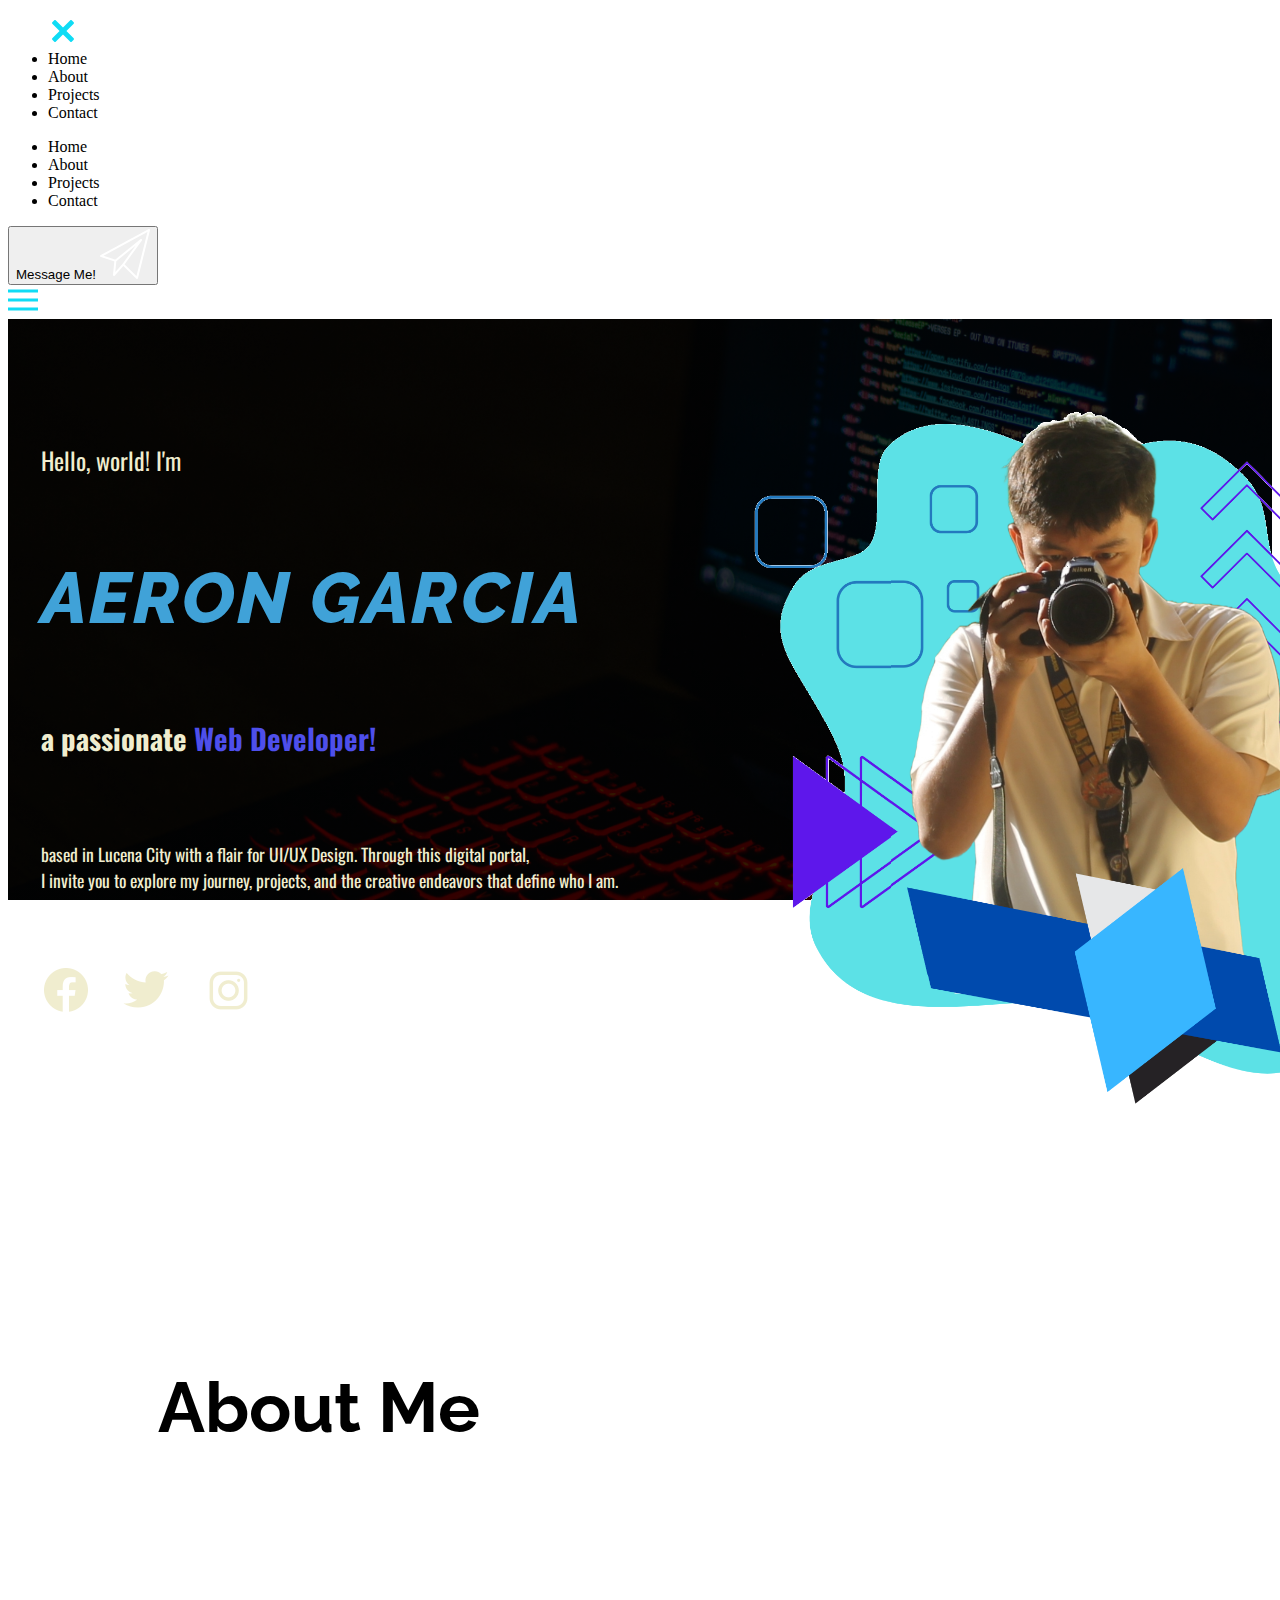
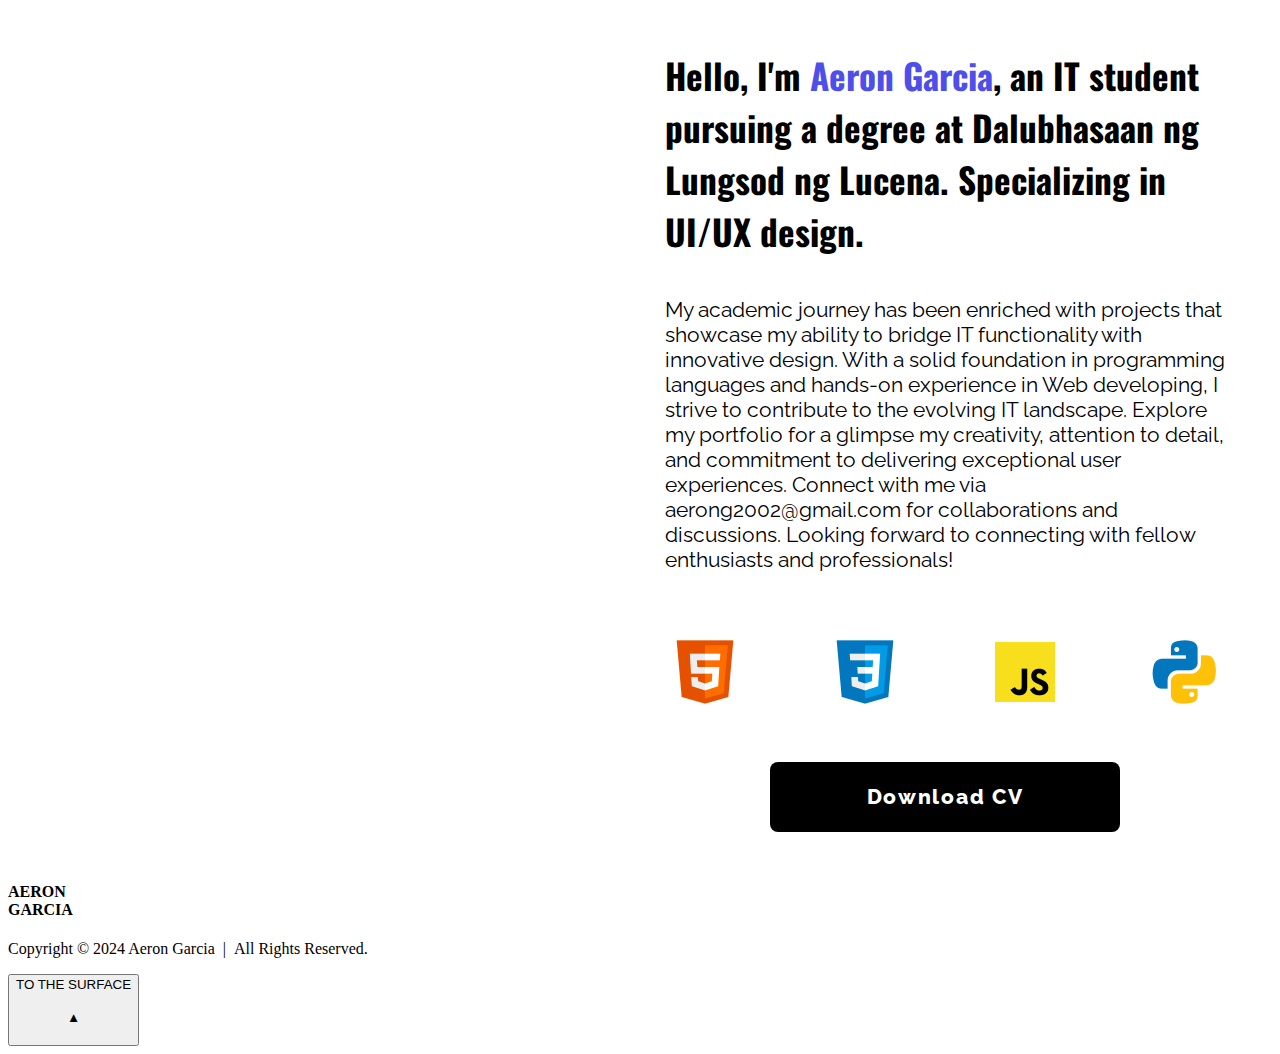
==== commit 2dc90999: "Update index.html" ====
--- a/index.html
+++ b/index.html
@@ -2,35 +2,48 @@
 <html lang="en">
 <head>
     <meta charset="UTF-8">
-    <meta http-equiv="X-UA-Compatible" content="IE=edge">
     <meta name="viewport" content="width=device-width, initial-scale=1.0">
-    <link rel="icon" href="resources/icon.png">
-    <title>Aeron Garcia</title>
-    <link rel="stylesheet" href="style.css">
+    <title>Document</title>
+    <link href="https://fonts.googleapis.com/css2?family=Kaushan+Script&family=Oswald:wght@500&family=Raleway:wght@400&display=swap" rel="stylesheet">
+    <link rel="stylesheet" href="style1.css">
     <link rel="stylesheet" href="home.css">
     <link rel="stylesheet" href="about.css">
-    <link rel="stylesheet" href="project.css">
-    <link rel="stylesheet" href="contact.css">
-    <link href="https://fonts.googleapis.com/css2?family=Kaushan+Script&family=Oswald:wght@500&family=Raleway:wght@400&display=swap" rel="stylesheet">
 
 </head>
-    <body>
-
-        <header id="headbar" class="headbar">
-            <div class="logo" class="headbar" onclick="scrollToSection('home')"></div>
-            <nav>
-                <ul>
-                    <li><a class="headbar" onclick="scrollToSection('home')">Home</a></li>
-                    <li><a class="headbar" onclick="scrollToSection('about')">About</a></li>
-                    <li><a class="headbar" onclick="scrollToSection('projects')">Projects</a></li>
-                    <li><a class="headbar" onclick="scrollToSection('contact')">Contact</a></li>
-                </ul>
-            </nav>
+<body>
+    
+    <nav id="headbar" class="headbar">
+        <ul class="sidebar">
+            <label onclick="hideSidebar()"><svg xmlns="http://www.w3.org/2000/svg" x="0px" y="0px" width="30" height="30" viewBox="0,0,256,256"
+                style="fill:#000000;">
+                <g fill="#0fdcf5" fill-rule="nonzero" stroke="none" stroke-width="1" stroke-linecap="butt" stroke-linejoin="miter" stroke-miterlimit="10" stroke-dasharray="" stroke-dashoffset="0" font-family="none" font-weight="none" font-size="none" text-anchor="none" style="mix-blend-mode: normal"><g transform="scale(8.53333,8.53333)"><path d="M7,4c-0.25587,0 -0.51203,0.09747 -0.70703,0.29297l-2,2c-0.391,0.391 -0.391,1.02406 0,1.41406l7.29297,7.29297l-7.29297,7.29297c-0.391,0.391 -0.391,1.02406 0,1.41406l2,2c0.391,0.391 1.02406,0.391 1.41406,0l7.29297,-7.29297l7.29297,7.29297c0.39,0.391 1.02406,0.391 1.41406,0l2,-2c0.391,-0.391 0.391,-1.02406 0,-1.41406l-7.29297,-7.29297l7.29297,-7.29297c0.391,-0.39 0.391,-1.02406 0,-1.41406l-2,-2c-0.391,-0.391 -1.02406,-0.391 -1.41406,0l-7.29297,7.29297l-7.29297,-7.29297c-0.1955,-0.1955 -0.45116,-0.29297 -0.70703,-0.29297z"></path></g></g>
+                </svg></label>
+            <li><a class="headbar" onclick="scrollToSection('home')">Home</a></li>
+            <li><a class="headbar" onclick="scrollToSection('about')">About</a></li>
+            <li><a class="headbar" onclick="scrollToSection('projects')">Projects</a></li>
+            <li><a class="headbar" onclick="scrollToSection('contact')">Contact</a></li>
+        </ul>
+        <div class="logo" class="headbar" onclick="scrollToSection('home')"></div>
+        <div class="navbtn">
+            <ul>
+                <li><a onclick="scrollToSection('home')">Home</a></li>
+                <li><a onclick="scrollToSection('about')">About</a></li>
+                <li><a onclick="scrollToSection('projects')">Projects</a></li>
+                <li><a onclick="scrollToSection('contact')">Contact</a></li>
+            </ul>
             <button id="message" onclick="scrollToSection('contact')">
                 Message Me!
                 <img src="[data-uri]">
             </button>
-        </header>
+        </div>
+        <label onclick="showSidebar()" class="menu_btn"><svg xmlns="http://www.w3.org/2000/svg" x="0px" y="0px" width="30" height="30" viewBox="0,0,256,256"
+            style="fill:#000000;">
+            <g fill="#0fdcf5" fill-rule="nonzero" stroke="none" stroke-width="1" stroke-linecap="butt" stroke-linejoin="miter" stroke-miterlimit="10" stroke-dasharray="" stroke-dashoffset="0" font-family="none" font-weight="none" font-size="none" text-anchor="none" style="mix-blend-mode: normal"><g transform="scale(5.12,5.12)"><path d="M0,7.5v5h50v-5zM0,22.5v5h50v-5zM0,37.5v5h50v-5z"></path></g></g>
+            </svg>
+        </label>
+    </nav>
+
+
 
         <section id="home">
             <div class="container">
@@ -51,8 +64,6 @@
                 </div>
             </div>
         </section>
-
-
 
         <section id="about">
             <div class="Ttext">
@@ -94,110 +105,19 @@
 
         </section>
 
-        <section id="projects">
-            <div class="Ttext">
-                <h1>Portfolio</h1>
-            </div>
-            <div class="container">
-                <div class="proj">
-                    <img class="works" src="resources/TaraKape.png" alt="">
-                    <div class="projbar">
-                        <div class="projtitle">
-                            <h3>Tara Kape Website</h3>
-                        </div>
-                        <div class="projbtn">
-                            <a href="https://raizen014.github.io/Responsive_Landing_Page/" class="buttons" target="window">Live Demo</a>
-                            <a href="https://github.com/Raizen014/Responsive_Landing_Page" class="buttons" target="window">Source Code</a>
-                        </div>
-                    </div>
-                </div>
-                <div class="proj">
-                    <img class="works"id="p2" src="resources/ColorChanger.png" alt="">
-                    <div class="projbar">
-                        <div class="projtitle">
-                            <h3>Color Changer</h3>
-                        </div>
-                        
-                        <div class="projbtn">
-                            <a href="https://raizen014.github.io/HandsOn2-colorChanger-WS101/" class="buttons" target="blank">Live Demo</a>
-                            <a href="https://github.com/Raizen014/HandsOn2-colorChanger-WS101" class="buttons" target="blank">Source Code</a>
-                        </div>
-                    </div>
-                </div>
-                <div class="proj">
-                    <img class="works" style="filter: brightness(70%);" src="resources/ToDoList.png" alt="">
-                    <div class="projbar">
-                        <div class="projtitle">
-                            <h3>Todo List</h3>
-                        </div>
-                        <div class="projbtn">
-                            <a href="https://raizen014.github.io/Todo-list-app/" class="buttons" target="blank">Live Demo</a>
-                            <a href="https://github.com/Raizen014/Todo-list-app" class="buttons" target="blank">Source Code</a>
-                        </div>
-                    </div>
-                </div>
-                <div class="proj">
-                    <img class="works" src="resources/WorkingCalculator.png" alt="">
-                    <div class="projbar">
-                        <div class="projtitle">
-                            <h3>Working Calculator</h3>
-                        </div>
-                        <div class="projbtn">
-                            <a href="https://raizen014.github.io/Working-Calculator/" class="buttons" target="blank">Live Demo</a>
-                            <a href="https://github.com/Raizen014/Working-Calculator" class="buttons" target="blank">Source Code</a>
-                        </div>
-                    </div>
-                </div>
-            </div>
-            
-        </section>
 
-        <section id="contact">
-            <div class="Ttext">
-                <h1>Contact</h1>
-            </div>
-            <div class="container">
-                <div class="contactDiv">
-                    <div class="leftDiv">
-                        <h1>Send me a message!</h1>
-                        <form id="contactForm" action="#">
-                            <input type="text" id="fname" name="name" placeholder="Name">
-                            <input type="email" id="email" name="email" placeholder="Email Address">
-                            <textarea name="message" id="fmessage" placeholder="Write a message..." cols="30" rows="10"></textarea>
-                            <button type="submit" onclick="sendMessage()" class="submit_btn">Send Message!</button>
-                        </form>
-                    </div>
 
-                    <div class="rightDiv">
-                        <h1>Contact Me</h1>
-                        <p>Open for any suggestions or just to have a chat</p>
-                        <div class="contact_info">
-                            <div class="contact_links">
-                                <img src="[data-uri]">
-                                <h3><strong>Address:&nbsp;</strong>&nbsp;Purok Sta. Teresa, Mayao Parada, Lucena City</h3>
-                            </div>
 
-                            <div class="contact_links">
-                                <img src="[data-uri]">
-                                <h3><strong>Phone:&nbsp;</strong>&nbsp;+639 560 349 990</h3>
-                            </div>
 
-                            <div class="contact_links">
-                                <img src="[data-uri]">
-                                <h3><strong>Email:&nbsp;</strong>&nbsp;aerong2002@gmail
-                                    .com</h3>
-                            </div>
 
-                            <div class="contact_links">
-                                <img src="[data-uri]">
-                                <h3>Website:&nbsp;&nbsp;https://github.com/
-                                    Raizen014</h3>
-                            </div>
-                        </div>
-                    </div>
-                </div>
-            </div>
-        </section>
+
+
+
+
+
+
+
+
 
         <footer>
             <div class="footer">
@@ -223,36 +143,47 @@
         </footer>
 
 
-        
-        <script>
+    <script>
             
-            document.addEventListener("DOMContentLoaded", function () {
-            const navbar = document.getElementById("headbar");
+        document.addEventListener("DOMContentLoaded", function () {
+        const navbar = document.getElementById("headbar");
 
-            window.addEventListener("scroll", function () {
-                if (window.scrollY > 350) {
-                    navbar.style.backgroundColor = "#111";
-                    navbar.style.borderBottomColor = "#222";
-                } else {
-                    navbar.style.backgroundColor = "transparent";
-                    navbar.style.borderBottomColor = "transparent";
+        window.addEventListener("scroll", function () {
+            if (window.scrollY > 100) {
+                navbar.style.backgroundColor = "#111";
+                navbar.style.borderBottomColor = "#222";
+            } else {
+                navbar.style.backgroundColor = "transparent";
+                navbar.style.borderBottomColor = "transparent";
 
-                }
-                });
+            }
             });
+        });
 
-            function scrollToSection(sectionId) {
+        function scrollToSection(sectionId) {
             var section = document.getElementById(sectionId);
                 if (section) {
                     section.scrollIntoView({ behavior: 'smooth' });
                 }
             }
 
-            function sendMessage() {
-                alert("Your message has been sent");
-            }
+        function sendMessage() {
+            alert("Your message has been sent");
+        }
+
+        function showSidebar() {
+            const sidebar = document.querySelector('.sidebar')
+            sidebar.style.display = 'flex'
+        }
+        function hideSidebar() {
+            const sidebar = document.querySelector('.sidebar')
+            sidebar.style.display = 'none'
+        }
 
 
-        </script>
-    </body>
+    </script>
+    
+
+    
+</body>
 </html>
--- a/home.css
+++ b/home.css
@@ -26,6 +26,7 @@
     flex-direction: column;
     width: 50%;
     height: 450px;
+    padding: 30px;
 }
 
 #home .socialMedia{
@@ -46,9 +47,6 @@
     transition: linear 0.1s;
 }
 
-
-
-
 #home #TwtIcon {
     content: url('[data-uri]');
     cursor: pointer;
@@ -59,8 +57,6 @@
     transform: scale(1.1);
     transition: linear 0.1s;
 }
-
-
 
 #home #InstIcon {
     content: url('[data-uri]');
@@ -77,6 +73,7 @@
 
 #home .rightDiv {
     width: 40%;
+    padding: 30px;
 }
 
 #greet {
--- a/about.css
+++ b/about.css
@@ -0,0 +1,219 @@
+
+#about {
+    height: min-content;
+    background-color: white;
+    background-repeat: no-repeat;
+    background-attachment: fixed;
+    background-size: cover;
+}
+
+.Ttext {
+    display: flex ;
+    position: relative;
+    top: 100px;
+    left: 150px;
+    font-size: 2.2em;
+    font-family: "Raleway";
+    font-weight: 800;
+    width: fit-content;
+    color:black;
+}
+
+#aboutDiv {
+    display: flex;
+    justify-content: center;
+    align-content: center;
+    position: relative;
+    top: 100px;
+    font-size: 2.2em;
+    font-family: "Raleway";
+}
+
+#aboutDiv .container {
+    display: flex;
+    padding: 100px 80px;
+}
+
+#aboutDiv .container .leftDiv  {
+    display: flex;
+    justify-content: center;
+    width: 50%;
+    padding: 30px;
+    height: fit-content;
+}
+#aboutDiv .container .rightDiv  {
+    width: 50%;
+    padding: 30px;
+}
+
+#aboutDiv .container .rightDiv h1 {
+    font-size: 1em;
+    font-family: "Oswald";
+    margin-bottom: 40px;
+}
+
+#aboutDiv .container .rightDiv p {
+    font-size: 0.6em;
+    font-family: "Raleway";
+    font-weight: 400;
+}
+#aboutMe {
+    width: 550px;
+    
+}
+
+.aboutIcons {
+    display: flex;
+    align-items: center;
+    justify-content: center;
+    gap: 80px;
+    margin-top: 60px;
+
+}
+
+.downloadbtn{
+    display: flex;
+    justify-content: center;
+    margin-top: 50px;
+
+}
+
+.downloadCv {
+    background-color: black;
+    width: 350px;
+    height: 70px;
+    border-radius: 8px;
+    cursor: pointer;
+    border: none;
+}
+
+.downloadCv a{
+    color: white;
+    font-family: "Raleway";
+    font-weight: 800;
+    font-size: 1.6em;
+    letter-spacing: 0.08em;
+    border: none;
+    text-decoration: none;
+}
+
+.downloadCv:hover {
+    background-color: #2b2b2b;
+}
+
+
+@media (max-width: 1024px) {
+    
+}
+
+@media (max-width: 840px) {
+    
+}
+
+@media (max-width: 768px) {
+
+    #about{
+        height: 100vh;
+        display: flex;
+        flex-direction: column;
+        align-items: center;
+    }
+    
+    .Ttext {
+        top: 115px;
+        left: 0px;
+        font-size: 2em;
+    }
+    
+    #aboutDiv {
+        display: flex;
+        justify-content: center;
+        align-content: center;
+        position: relative;
+        top: 120px;
+        font-size: 2.2em;
+        font-family: "Raleway";
+        padding: 60px 25px 110px;
+    }
+    
+    #aboutDiv .container {
+        display: flex;
+        flex-direction: column;
+        align-items: center;
+        padding: 0px;
+    }
+    
+    #aboutDiv .container .leftDiv  {
+        display: flex;
+        justify-content: center;
+        width: 50%;
+        padding: 10px;
+        height: fit-content;
+    }
+    #aboutDiv .container .rightDiv  {
+        width: 100%;
+        padding: 50px 30px;
+    }
+    
+    #aboutDiv .container .rightDiv h1 {
+        text-align: center;
+        font-size: 1em;
+        margin-bottom: 20px;
+    }
+    
+    #aboutDiv .container .rightDiv p {
+        font-size: 0.5em;
+
+    }
+    #aboutMe {
+        width: 250px;
+        
+    }
+    
+    .aboutIcons {
+        display: flex;
+        align-items: center;
+        justify-content: center;
+        gap: 50px;
+        margin-top: 60px;
+    
+    }
+    
+    .downloadbtn{
+        display: flex;
+        justify-content: center;
+        margin-top: 50px;
+    
+    }
+    
+    .downloadCv {
+        background-color: black;
+        width: 350px;
+        height: 70px;
+        border-radius: 8px;
+        cursor: pointer;
+        border: none;
+    }
+    
+    .downloadCv a{
+        color: white;
+        font-family: "Raleway";
+        font-weight: 800;
+        font-size: 1.6em;
+        letter-spacing: 0.08em;
+        border: none;
+        text-decoration: none;
+    }
+    
+    .downloadCv:hover {
+        background-color: #2b2b2b;
+    }
+
+}
+
+
+
+
+
+
+
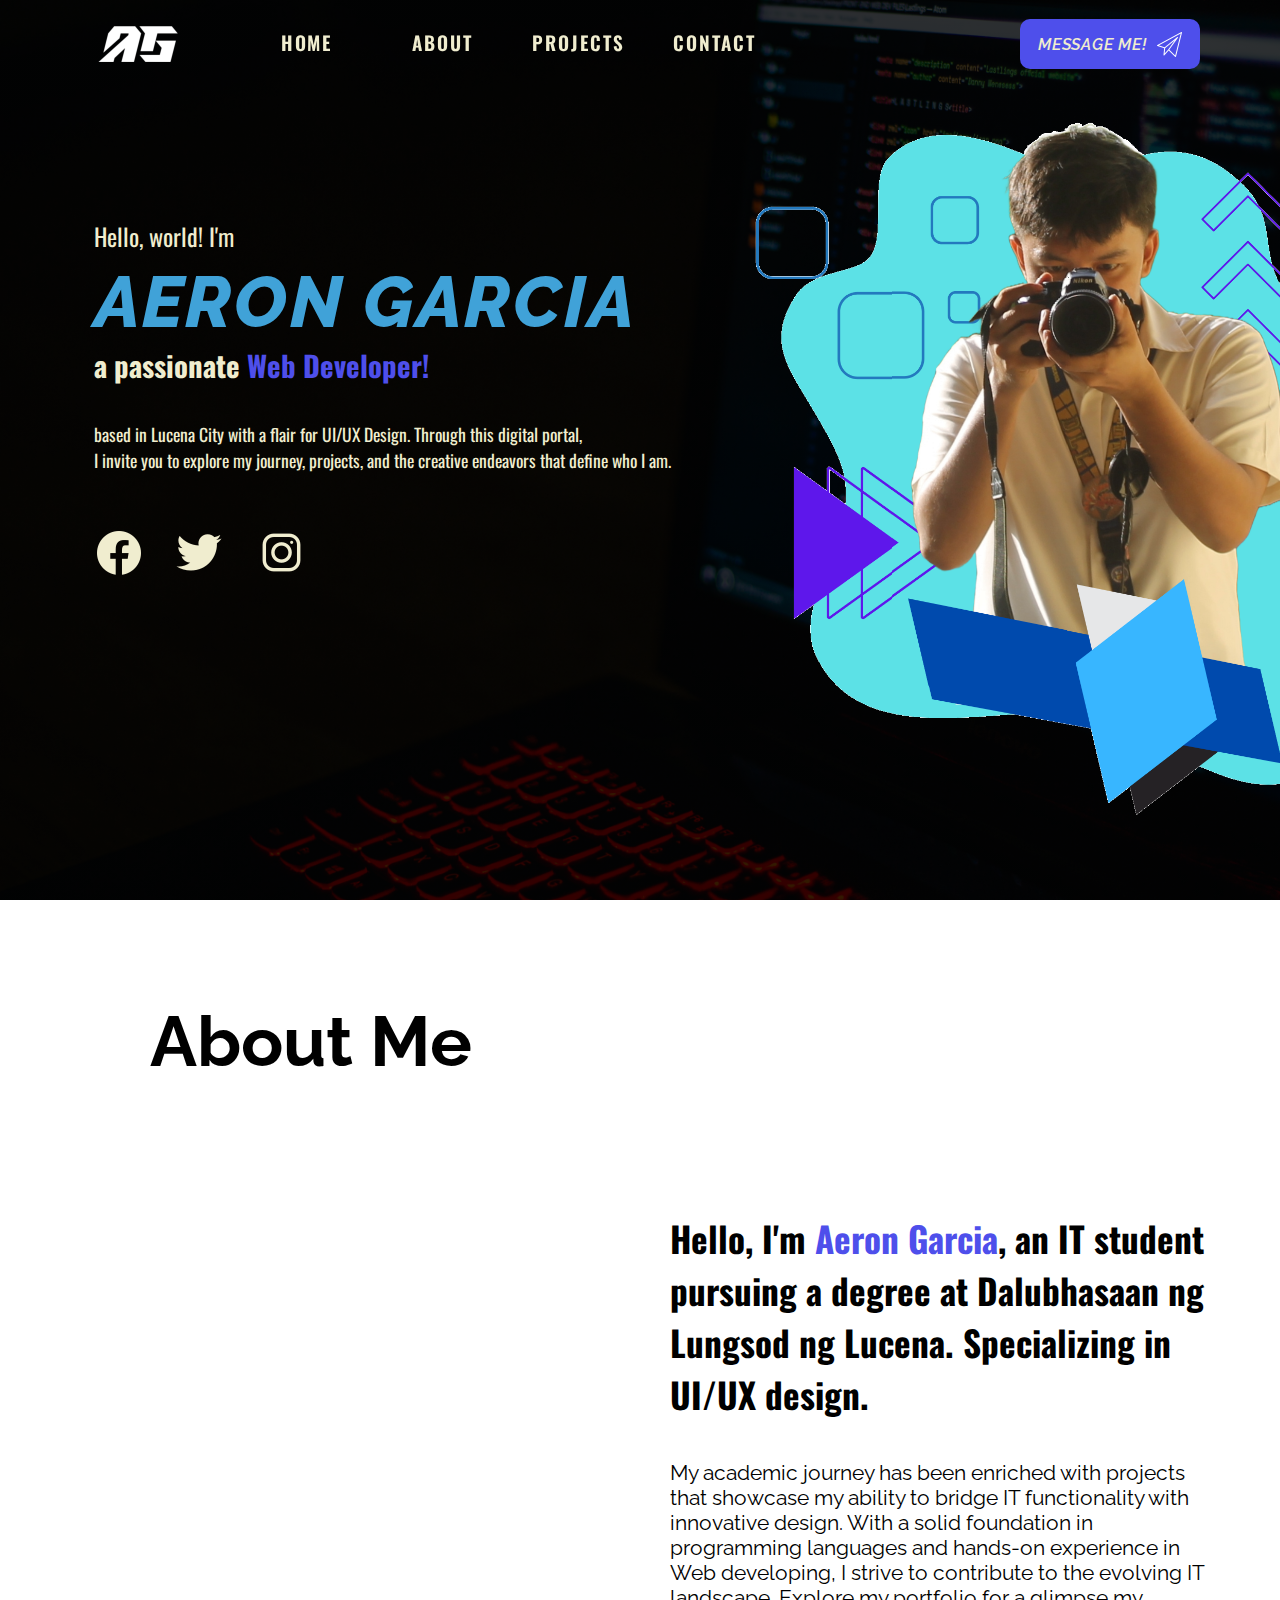
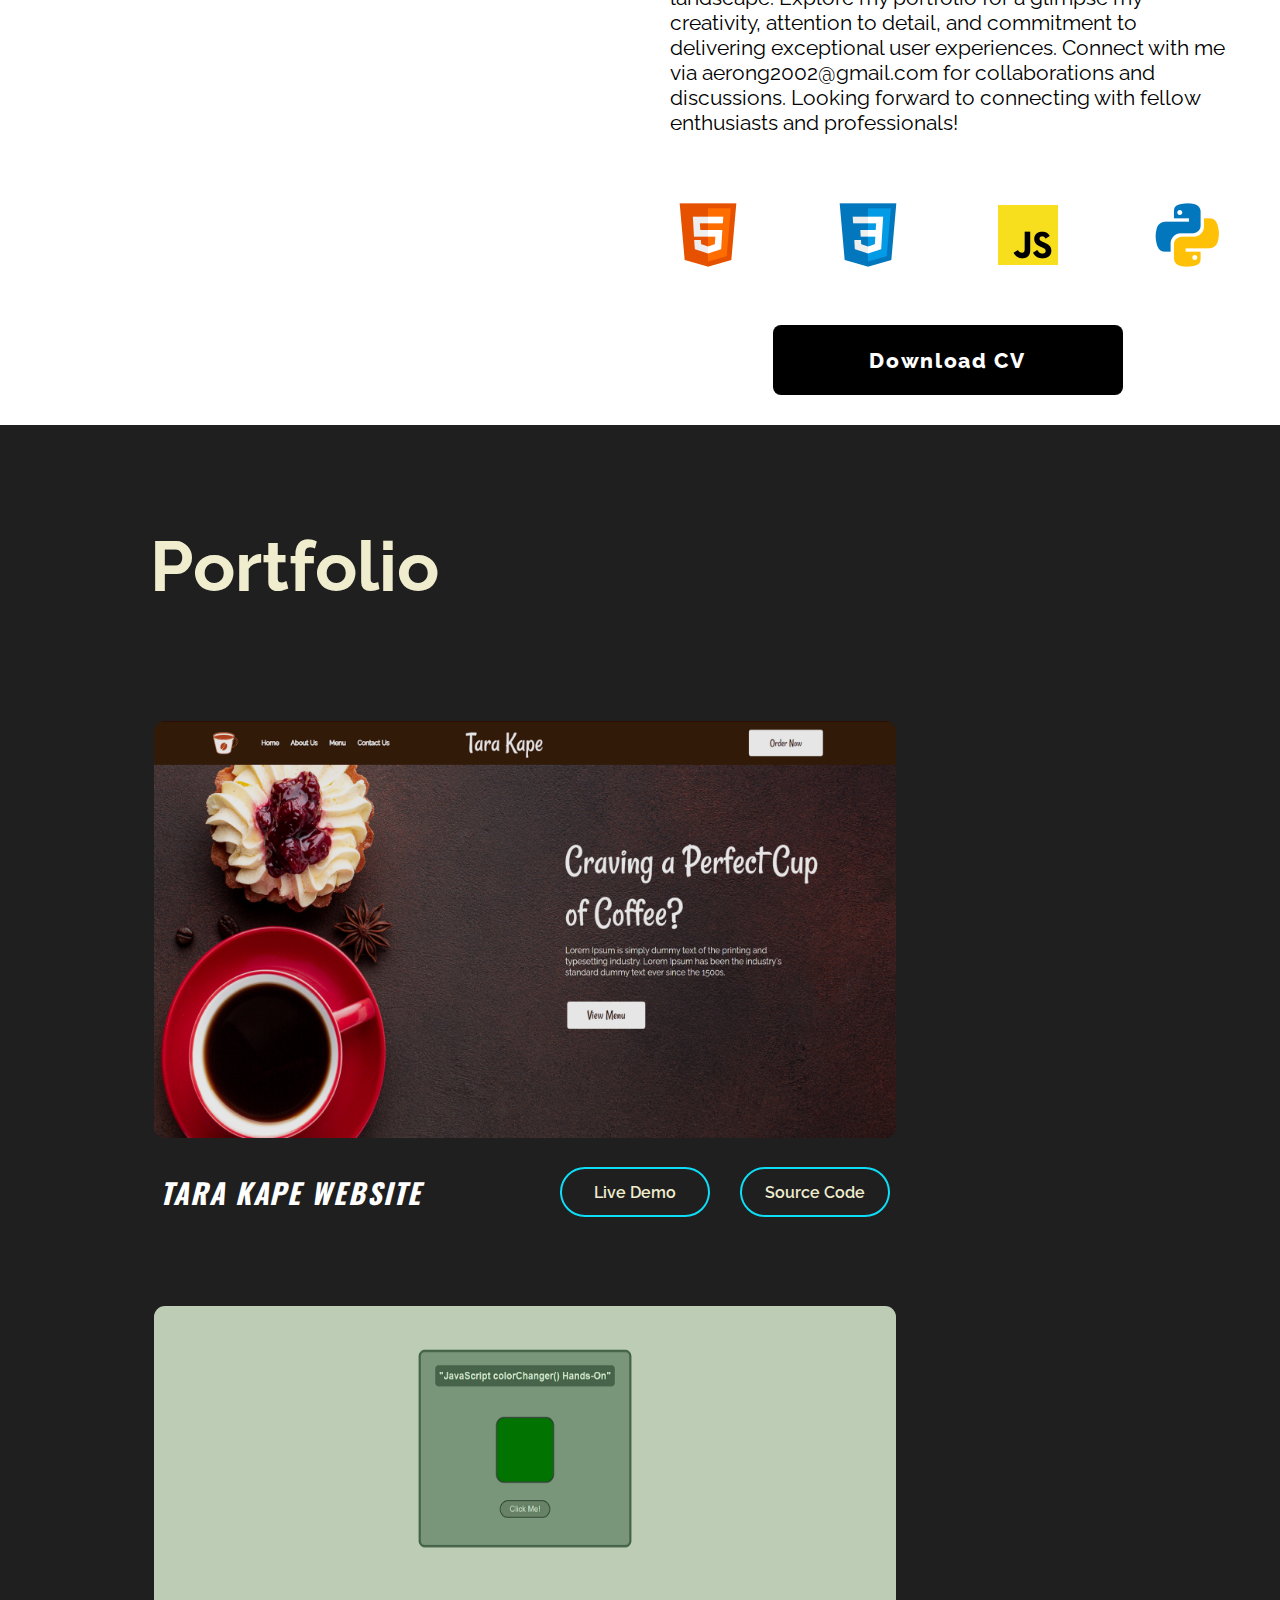
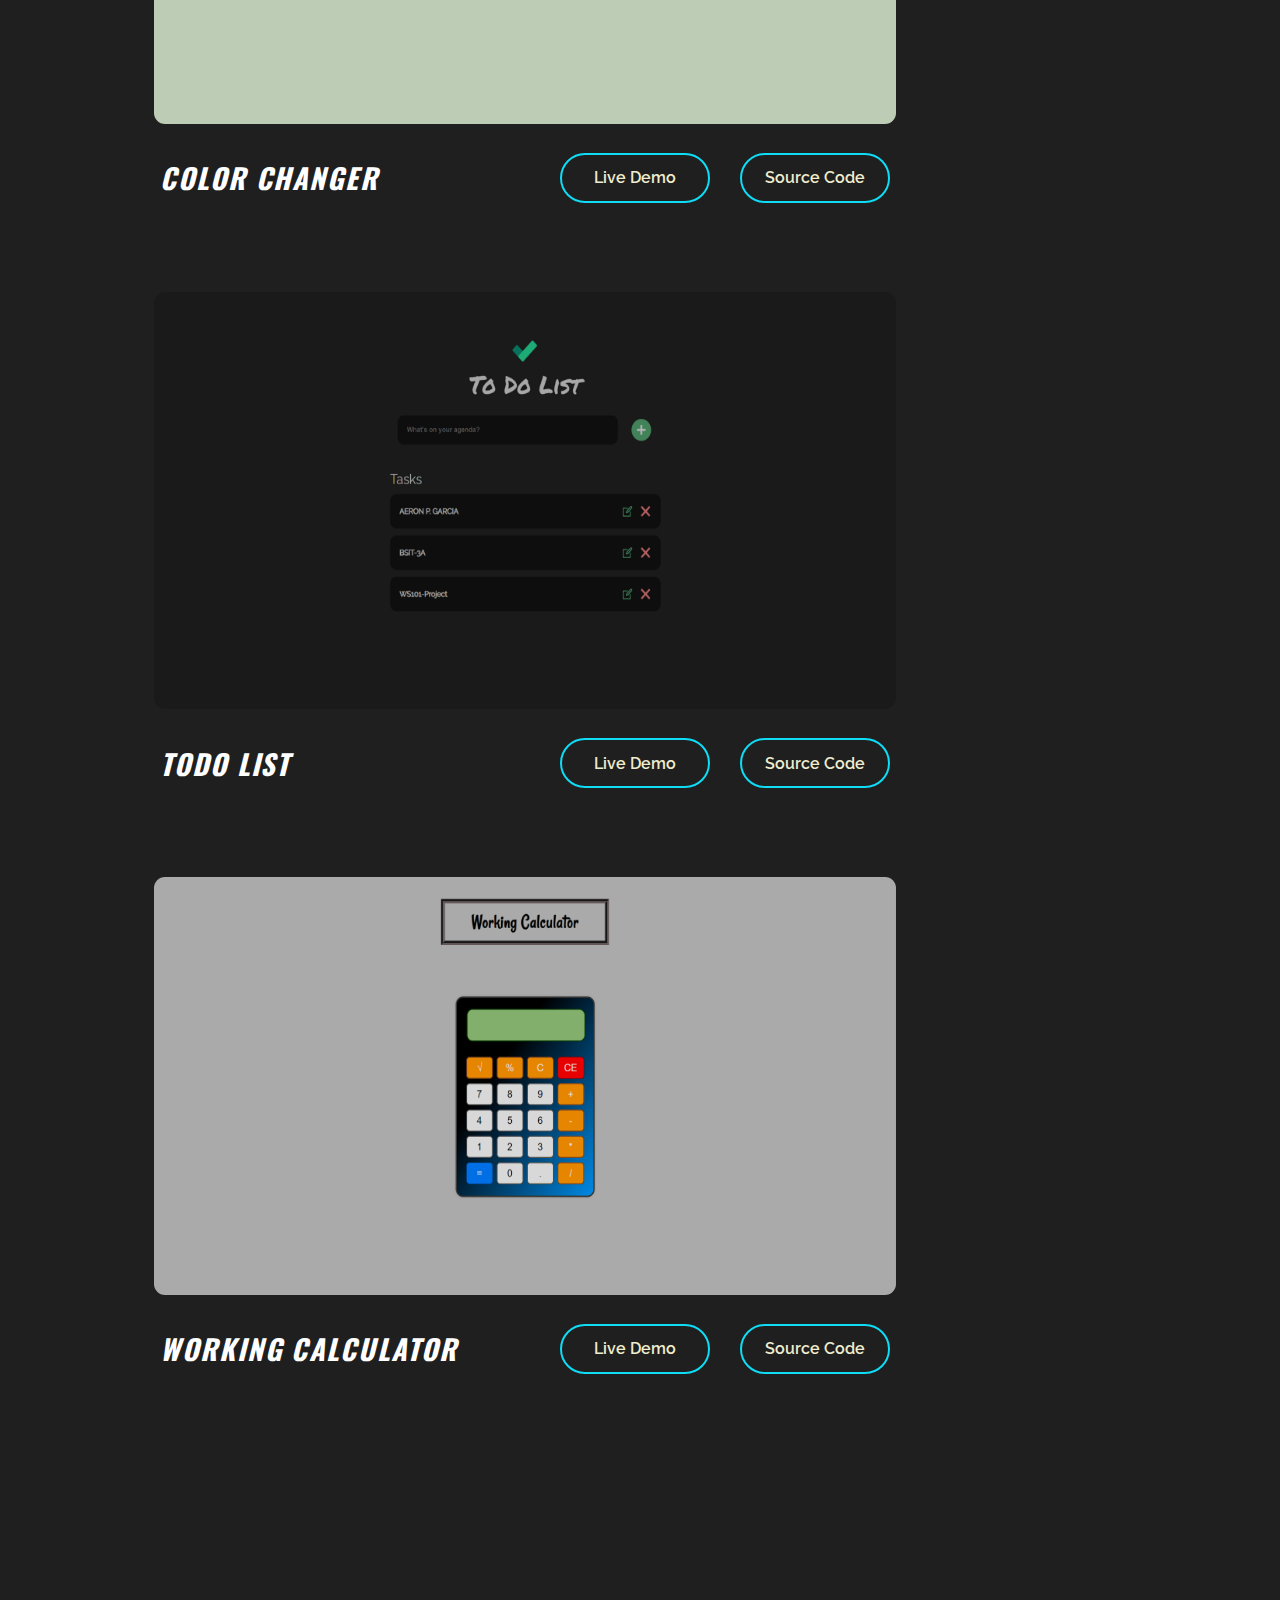
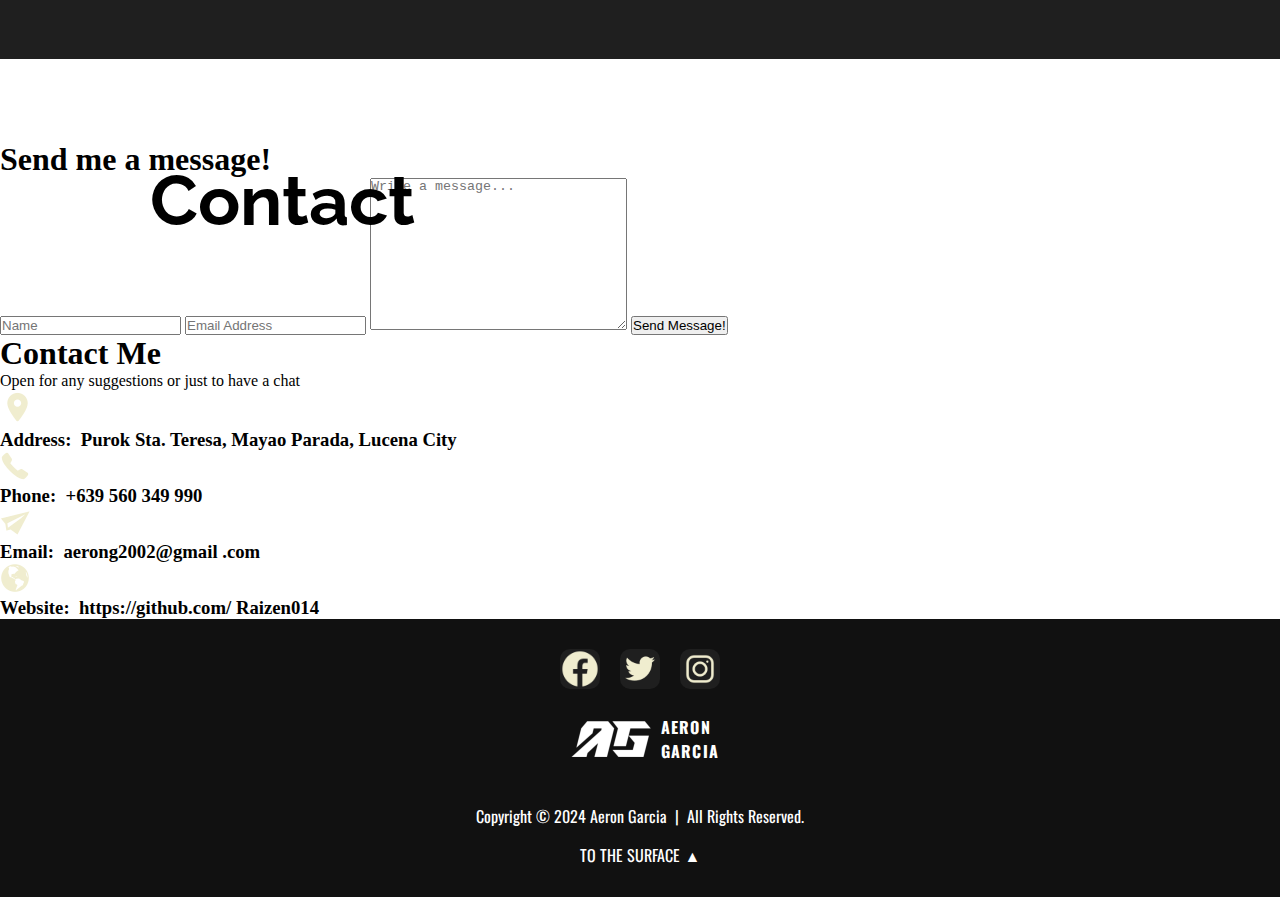
==== commit beb9c60c: "Update index.html" ====
--- a/index.html
+++ b/index.html
@@ -5,9 +5,11 @@
     <meta name="viewport" content="width=device-width, initial-scale=1.0">
     <title>Document</title>
     <link href="https://fonts.googleapis.com/css2?family=Kaushan+Script&family=Oswald:wght@500&family=Raleway:wght@400&display=swap" rel="stylesheet">
-    <link rel="stylesheet" href="style1.css">
+    <link rel="stylesheet" href="style.css">
     <link rel="stylesheet" href="home.css">
     <link rel="stylesheet" href="about.css">
+    <link rel="stylesheet" href="project.css">
+    <link rel="stylesheet" href="contact.css">
 
 </head>
 <body>
@@ -44,7 +46,6 @@
     </nav>
 
 
-
         <section id="home">
             <div class="container">
                 <div class="leftDiv">
@@ -102,21 +103,113 @@
                     </div>
                 </div>
             </div>
-
-        </section>
-
-
-
-
-
-
-
-
-
-
-
-
-
+        </section>
+
+    
+        <section id="projects">
+            <div class="Ttext">
+                <h1>Portfolio</h1>
+            </div>
+            <div class="container">
+                <div class="proj">
+                    <img class="works" src="resources/TaraKape.png" alt="">
+                    <div class="projbar">
+                        <div class="projtitle">
+                            <h3>Tara Kape Website</h3>
+                        </div>
+                        <div class="projbtn">
+                            <a href="https://raizen014.github.io/Responsive_Landing_Page/" class="buttons" target="window">Live Demo</a>
+                            <a href="https://github.com/Raizen014/Responsive_Landing_Page" class="buttons" target="window">Source Code</a>
+                        </div>
+                    </div>
+                </div>
+                <div class="proj">
+                    <img class="works"id="p2" src="resources/ColorChanger.png" alt="">
+                    <div class="projbar">
+                        <div class="projtitle">
+                            <h3>Color Changer</h3>
+                        </div>
+                        
+                        <div class="projbtn">
+                            <a href="https://raizen014.github.io/HandsOn2-colorChanger-WS101/" class="buttons" target="blank">Live Demo</a>
+                            <a href="https://github.com/Raizen014/HandsOn2-colorChanger-WS101" class="buttons" target="blank">Source Code</a>
+                        </div>
+                    </div>
+                </div>
+                <div class="proj">
+                    <img class="works" style="filter: brightness(70%);" src="resources/ToDoList.png" alt="">
+                    <div class="projbar">
+                        <div class="projtitle">
+                            <h3>Todo List</h3>
+                        </div>
+                        <div class="projbtn">
+                            <a href="https://raizen014.github.io/Todo-list-app/" class="buttons" target="blank">Live Demo</a>
+                            <a href="https://github.com/Raizen014/Todo-list-app" class="buttons" target="blank">Source Code</a>
+                        </div>
+                    </div>
+                </div>
+                <div class="proj">
+                    <img class="works" src="resources/WorkingCalculator.png" alt="">
+                    <div class="projbar">
+                        <div class="projtitle">
+                            <h3>Working Calculator</h3>
+                        </div>
+                        <div class="projbtn">
+                            <a href="https://raizen014.github.io/Working-Calculator/" class="buttons" target="blank">Live Demo</a>
+                            <a href="https://github.com/Raizen014/Working-Calculator" class="buttons" target="blank">Source Code</a>
+                        </div>
+                    </div>
+                </div>
+            </div>
+        </section>
+    
+
+        <section id="contact">
+            <div class="Ttext">
+                <h1>Contact</h1>
+            </div>
+            <div class="container">
+                <div class="contactDiv">
+                    <div class="leftDiv">
+                        <h1>Send me a message!</h1>
+                        <form id="contactForm" action="#">
+                            <input type="text" id="fname" name="name" placeholder="Name">
+                            <input type="email" id="email" name="email" placeholder="Email Address">
+                            <textarea name="message" id="fmessage" placeholder="Write a message..." cols="30" rows="10"></textarea>
+                            <button type="submit" onclick="sendMessage()" class="submit_btn">Send Message!</button>
+                        </form>
+                    </div>
+
+                    <div class="rightDiv">
+                        <h1>Contact Me</h1>
+                        <p>Open for any suggestions or just to have a chat</p>
+                        <div class="contact_info">
+                            <div class="contact_links">
+                                <img src="[data-uri]">
+                                <h3><strong>Address:&nbsp;</strong>&nbsp;Purok Sta. Teresa, Mayao Parada, Lucena City</h3>
+                            </div>
+
+                            <div class="contact_links">
+                                <img src="[data-uri]">
+                                <h3><strong>Phone:&nbsp;</strong>&nbsp;+639 560 349 990</h3>
+                            </div>
+
+                            <div class="contact_links">
+                                <img src="[data-uri]">
+                                <h3><strong>Email:&nbsp;</strong>&nbsp;aerong2002@gmail
+                                    .com</h3>
+                            </div>
+
+                            <div class="contact_links">
+                                <img src="[data-uri]">
+                                <h3>Website:&nbsp;&nbsp;https://github.com/
+                                    Raizen014</h3>
+                            </div>
+                        </div>
+                    </div>
+                </div>
+            </div>
+        </section>
 
 
         <footer>
@@ -131,7 +224,6 @@
                         <div class="logo" onclick="scrollToSection('home')"></div>
                         <h4>AERON<br>GARCIA</h4>
                     </div>
-                   
                 </div>
                 <div id="low_footer">
                     <p>Copyright © 2024 Aeron Garcia&nbsp;&nbsp;|&nbsp;&nbsp;All Rights Reserved.</p>
--- a/style.css
+++ b/style.css
@@ -0,0 +1,412 @@
+* {
+    padding: 0;
+    margin: 0;
+    box-sizing: border-box;
+    list-style-type: none;
+    text-decoration: none;
+}
+
+body {
+    display: flex;
+    flex-direction: column;
+}
+
+
+nav {  
+    display: flex;
+    align-items: center;
+    position: fixed;
+    top: 0;
+    left: 0;
+    width: 100%;
+    padding: 0 5em;
+    z-index: 1000;
+    transition: linear 0.15s;
+    border-bottom: 2px solid transparent;
+    height: 90px;
+
+}
+
+.navbtn {
+    display: flex;
+    width: 100%;
+    justify-content: space-between;
+    align-items: center;
+}
+
+.logo {
+    background-position: center;
+    background-image: url(resources/logo.png);
+    background-repeat: no-repeat;
+    width: 130px;
+    height: 50px;
+    cursor: pointer;
+
+}
+
+.logo:hover {
+    background-image: url(resources/logo_active.png);
+    transition: linear 0.2s;
+
+}
+
+
+ul {
+    display: flex;
+    float: left;
+    gap: 1em;
+    margin-left: 50px   ;
+
+
+}
+
+nav li {
+    height: 75px;
+}
+.navbtn a {
+    display: flex;
+    align-items: center;
+    justify-content: center;
+    color: rgb(240, 237, 207);
+    text-decoration: none;
+    font-family: "Oswald";
+    height: 100%;
+    width: 120px;
+    font-size: 1.2em;
+    font-weight: 600;
+    letter-spacing: .1em;
+    overflow: hidden;
+    text-transform: uppercase;
+    border-bottom: 3px solid transparent;
+    
+}
+
+.navbtn a:hover {
+    border-bottom: 3px solid rgb(15, 220, 245);
+    transition: linear 0.1s;
+    transform: scale(1.1);
+}
+
+
+#message {
+    display: flex;
+    justify-content: center;
+    align-items: center;
+    gap: 10px;
+    background-color:rgb(78, 79, 235);
+    color: rgb(240, 237, 207);
+    font-size: 1em;
+    font-family: "Raleway";
+    font-style: italic;
+    font-weight: 600;
+    letter-spacing: .05em;
+    text-transform: uppercase;
+    width: 180px;
+    height: 50px;
+    border: none;
+    border-radius: 10px;
+    float: right;
+}
+
+#message:hover {
+    background-color:rgb(6, 143, 255);
+    box-shadow: 0 0px 30px rgba(53, 215, 255, 0.400);
+    transition: 0.1s linear;
+}
+
+#message img {
+    width: 25px;
+
+}
+
+.sidebar {
+    position:fixed;
+    top: 0;
+    right: 0;
+    z-index: 999;
+    height: 100vh;
+    width: 70%;
+    background-color: #111;
+    box-shadow: -10px 0  10px rgba(0, 0, 0, 0.1);
+    display: none;
+    flex-direction: column;
+    align-items: center;
+}
+
+.sidebar li {
+    width: 100%;
+    display: flex;
+}
+
+.sidebar a {
+    display: flex;
+    align-items: center;
+    justify-content: center;
+    color: rgb(240, 237, 207);
+    text-decoration: none;
+    font-family: "Oswald";
+    font-size: 1.2em;
+    font-weight: 600;
+    letter-spacing: .1em;
+    overflow: hidden;
+    text-transform: uppercase;
+    width: 100%;
+}
+
+.sidebar a:hover {
+    background-color: #1f1f1f;
+    transition: linear 0.1s;
+
+}
+
+.sidebar label {
+    display: flex;
+    margin-top: 34px;
+    width: 100%;
+    justify-content:flex-end;
+    align-items: center;
+    margin-right: 60px;
+    margin-bottom: 30px;
+}
+svg {
+    display: none;
+}
+
+
+.footer {
+    padding:  30px 100px;
+    background-color: #111;
+    color: white;
+    font-family: "Oswald";
+    
+}
+
+#up_footer {
+
+    display: flex;
+    justify-content: center;
+    align-items: center;
+    flex-direction: column;
+    font-size: 1em;
+    gap: 25px;
+}
+
+#up_footer .socialMedia{
+    display: flex;
+    align-items: center;
+    gap: 20px;
+}
+
+#up_footer #FBIcon {
+    background-color: #1f1f1f;
+    border-radius: 10px;
+    width: 40px;
+    content: url('[data-uri]');
+    cursor: pointer;
+    
+}
+
+#up_footer #FBIcon:hover {
+    content: url('[data-uri]');
+    transition: linear 0.1s;
+}
+
+
+#up_footer #TwtIcon {
+    background-color: #1f1f1f;
+    border-radius: 10px;
+    width: 40px;
+    content: url('[data-uri]');
+    cursor: pointer;
+}
+
+#up_footer #TwtIcon:hover {
+    content: url('[data-uri]');
+    transition: linear 0.1s;
+}
+
+
+#up_footer #InstIcon {
+    background-color: #1f1f1f;
+    border-radius: 10px;
+    width: 40px;
+    content: url('[data-uri]');
+    cursor: pointer;
+}
+
+#up_footer #InstIcon:hover {
+    content: url('[data-uri]');
+    transition: linear 0.1s;
+}
+
+.footer_logo {
+    display: flex;
+    justify-content: center;
+    align-items: center;
+
+}
+
+.footer_logo .logo {
+    width: 100px;
+
+}
+
+.footer_logo h4 {
+    letter-spacing: 0.08em;
+}
+
+#scrollTopButton {
+    display: flex;
+    gap: 5px;
+    background-color: transparent;
+    font-family: "Oswald";
+    color: white;
+    border: none;
+    cursor: pointer;
+    font-size: 1em;
+}
+
+#scrollTopButton:hover {
+    color: rgb(15, 220, 245);
+}
+
+#low_footer {
+    display: flex;
+    justify-content: center;
+    align-items: center;
+    flex-direction: column;
+    font-size: 1em;
+    gap: 15px;
+    padding: 40px 0px 0px;
+}
+
+
+@media (max-width: 1024px) {
+
+    nav {
+        padding: 0 2em;
+        
+    }
+    .logo {
+        width: 110px;
+        height: 50px;
+    }
+    
+   
+    ul {
+        gap: 0.5em;
+        margin-left: 10px;
+    }
+    
+    nav li {
+        height: 75px;
+    }
+    .navbtn a {
+        height: 100%;
+        width: 100px;
+        font-size: 1.1em;
+    }
+    
+    
+    #message {
+        font-size: 0.9em;
+        width: 170px;
+        height: 50px;
+    }
+
+
+}
+
+
+
+@media (max-width: 840px) {
+
+    nav {
+        padding: 0 2em;
+    }
+    .logo {
+        width: 110px;
+        height: 50px;
+    }
+    
+   
+    ul {
+        gap: 0.5em;
+        margin-left: 10px;
+    }
+    
+    nav li {
+        height: 75px;
+    }
+    .navbtn a {
+        height: 100%;
+        width: 90px;
+        font-size: 1em;
+    }
+    
+    
+    #message {
+        font-size: 0.9em;
+        width: 170px;
+        height: 50px;
+    }
+
+}
+
+
+@media (max-width: 768px) {
+
+    
+    .logo {
+
+        width: 130px;
+        height: 50px;
+    }
+
+    .navbtn ul a {
+        display: none;
+    }
+
+    svg {
+        display: flex;
+    }
+
+    nav {
+        height: 100px;
+    }
+
+
+    #burger {
+        display: block;
+    }
+
+    
+    #message {
+        display: none;
+    }
+
+    .footer {
+        padding:  30px 20px;
+    }
+
+    .footer_logo .logo {
+        width: 100px;
+    }
+
+    
+    #scrollTopButton {
+        gap: 5px;
+        font-size: 1em;
+    }
+    
+    #low_footer {
+        font-size: 0.8em;
+        gap: 5px;
+        padding: 30px 0px 0px;
+    }
+    
+    #headbar {
+        background-color: #111;
+    }
+
+}
--- a/home.css
+++ b/home.css
@@ -7,6 +7,7 @@
     display: flex;
     flex-direction: column;
     justify-content: center;
+    width: 100%;
     height: 100vh;
 }
 
@@ -68,7 +69,6 @@
     transform: scale(1.1);
     transition: linear 0.1s;
 }
-
 
 
 #home .rightDiv {
@@ -115,3 +115,164 @@
     top: -60px;
 }
 
+
+@media (max-width: 1024px) {
+
+    #home {
+        background-position: center;
+        height: 80vh;
+    }
+        
+    #home .container {
+        top: 0px;
+
+    }
+    #home .leftDiv {
+        padding: 10px;
+    }
+
+    #home .socialMedia{
+        margin-top: 20px;
+    }
+
+    #home .rightDiv {
+        width: 40%;
+        padding: 0px;
+    }
+
+    #greet {
+        font-size: 1.4em;
+        font-family:"Oswald";
+        color: rgb(240, 237, 207);
+    }
+
+    #desc {
+        padding-top: 30px;
+        font-size: 1em;
+        font-family: "Oswald";
+        color: rgb(240, 237, 207);
+    }
+
+    #name {
+        font-size: 3.8em;
+        padding-top: 5px;
+    }
+    #field {
+        font-size: 1.6em;
+
+    }
+    span {
+        color: rgb(78, 79, 235);
+    }
+
+    #Avatar {
+        width: 450px;
+        position: absolute;
+        top: 10px;
+    }
+
+}
+
+@media (max-width: 840px) {
+    #home{
+        background-position: center;
+        height: 80vh;
+    }
+
+    #home .container {
+        top: 0px;
+
+    }
+    #home .leftDiv {
+        padding: 20px;
+    }
+
+    #home .socialMedia{
+        margin-top: 10px;
+    }
+
+    #home .rightDiv {
+        width: 40%;
+        padding: 0px;
+    }
+
+    #greet {
+        font-size: 1.3em;
+        font-family:"Oswald";
+        color: rgb(240, 237, 207);
+    }
+
+    #desc {
+        padding-top: 25px;
+        font-size: 1em;
+        font-family: "Oswald";
+        color: rgb(240, 237, 207);
+    }
+
+    #name {
+        font-size: 3em;
+        padding-top: 5px;
+    }
+    #field {
+        font-size: 1.4em;
+
+    }
+    span {
+        color: rgb(78, 79, 235);
+    }
+
+    #Avatar {
+        width: 350px;
+        position: absolute;
+        top: 50px;
+    }
+
+}
+
+@media (max-width: 768px) {
+    #home {
+        height: 100vh;
+        background-position:  right center;
+    }
+    #Avatar {
+        display: none;
+    }
+
+    #home .container {
+        top: -100px;
+    
+    }
+    #home .leftDiv {
+        width: 100%;
+        padding: 0 50px;
+    }
+
+    #home .socialMedia{
+        margin-top: 10px;
+    }
+  
+    #home .rightDiv {
+        display: none;
+    }
+
+    #greet {
+        font-size: 1.5em;
+        font-family:"Oswald";
+        color: rgb(240, 237, 207);
+    }
+
+    #desc {
+        padding-top: 25px;
+        font-size: 1em;
+        font-family: "Oswald";
+        color: rgb(240, 237, 207);
+    }
+
+    #name {
+        font-size: 3.8em;
+        padding-top: 5px;
+    }
+    #field {
+        font-size: 1.4em;
+    
+}
--- a/project.css
+++ b/project.css
@@ -0,0 +1,99 @@
+
+#projects {
+    height: fit-content;
+    background-color: #1f1f1f ;
+    color:white;
+}
+
+#projects .container {
+    display: flex;
+    flex-wrap: wrap;
+    justify-content: space-between;
+    height: min-content;
+    padding: 30px 150px;
+    gap: 10px;
+    margin: 180px 0;
+}
+
+#projects .Ttext {
+    display: flex ;
+    position: relative;
+    top: 100px;
+    left: 150px;
+    font-size: 2.2em;
+    font-family: "Raleway";
+    font-weight: 800;
+    width: min-content;
+    color:rgb(240, 237, 207)
+}
+
+#projects .Ttext:hover {
+    color: rgb(15, 220, 245);
+    transition: linear 0.3s;
+}
+
+.proj {
+    display: flex;
+    flex-direction: column;
+    height: fit-content;
+    padding-bottom: 50px;
+}
+
+.works {
+    filter: brightness(90%);
+    border-radius: 15px;
+    width: 750px;
+    border: 2px solid transparent;
+    padding: 2px;
+}
+
+.projbar {
+    display: flex;
+    align-items: center;
+    justify-content: space-between;
+    padding: 25px 10px;
+}
+
+.projtitle {
+    font-family: "Oswald";
+    font-size: 1.5em;
+    font-style: italic;
+    letter-spacing: 0.08em;
+    text-transform: uppercase;
+}
+
+.works:hover {
+    border: 2px solid rgb(15, 220, 245);
+    transition: 0.3s;
+
+}
+
+.projbtn {
+    display: flex;
+    gap: 30px;
+
+}
+
+#projects .projbtn .buttons  {
+    display: flex;
+    justify-content: center;
+    align-items: center;
+    text-decoration: none;
+    background-color: transparent;
+    color: rgb(240, 237, 207);
+    border-radius: 50px;
+    border: 2.5px solid rgb(15, 220, 245);
+    width: 150px;
+    height: 50px;
+    font-family: "Raleway";
+    font-weight: 600;
+    font-size: 1em;
+}
+
+#projects .projbtn .buttons:hover{
+    background-color: rgb(15, 220, 245);
+    color: #1f1f1f;
+    transition: ease 0.2s;
+    transform: scale(1.050);
+    
+}
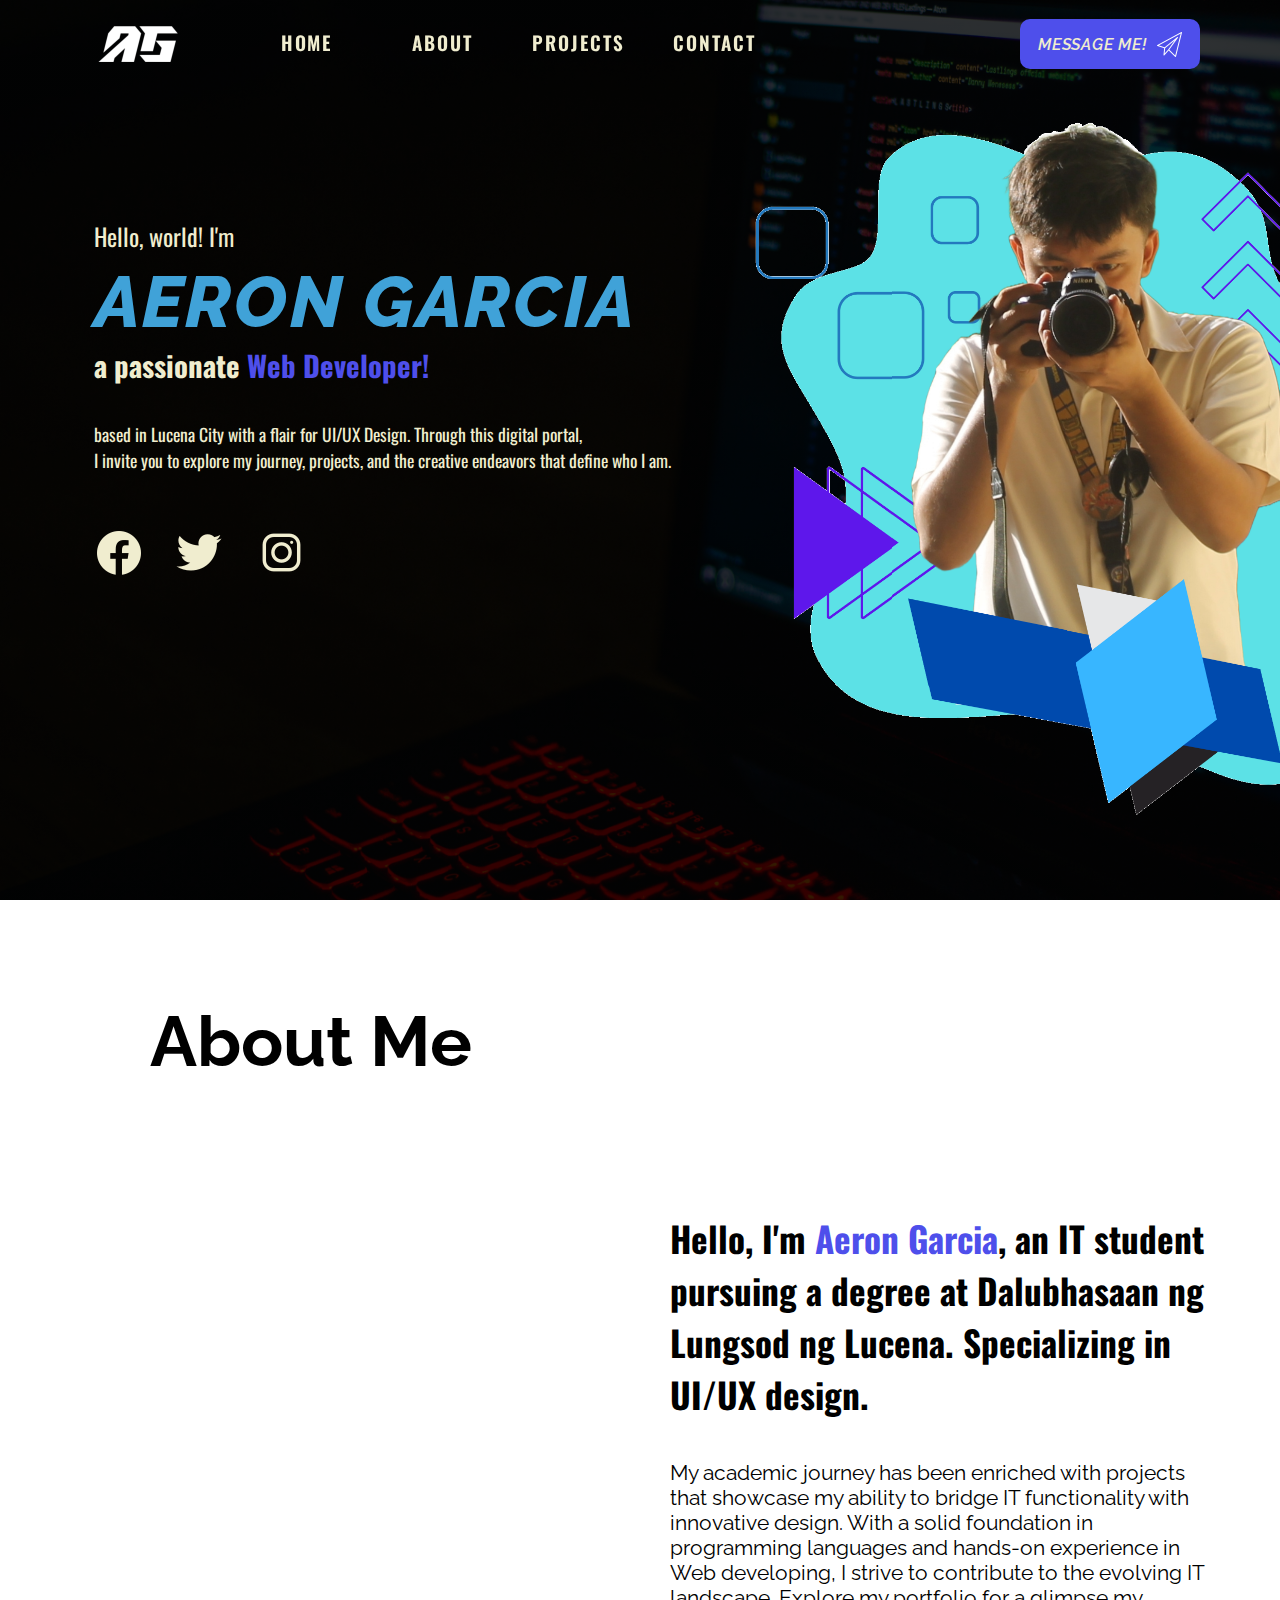
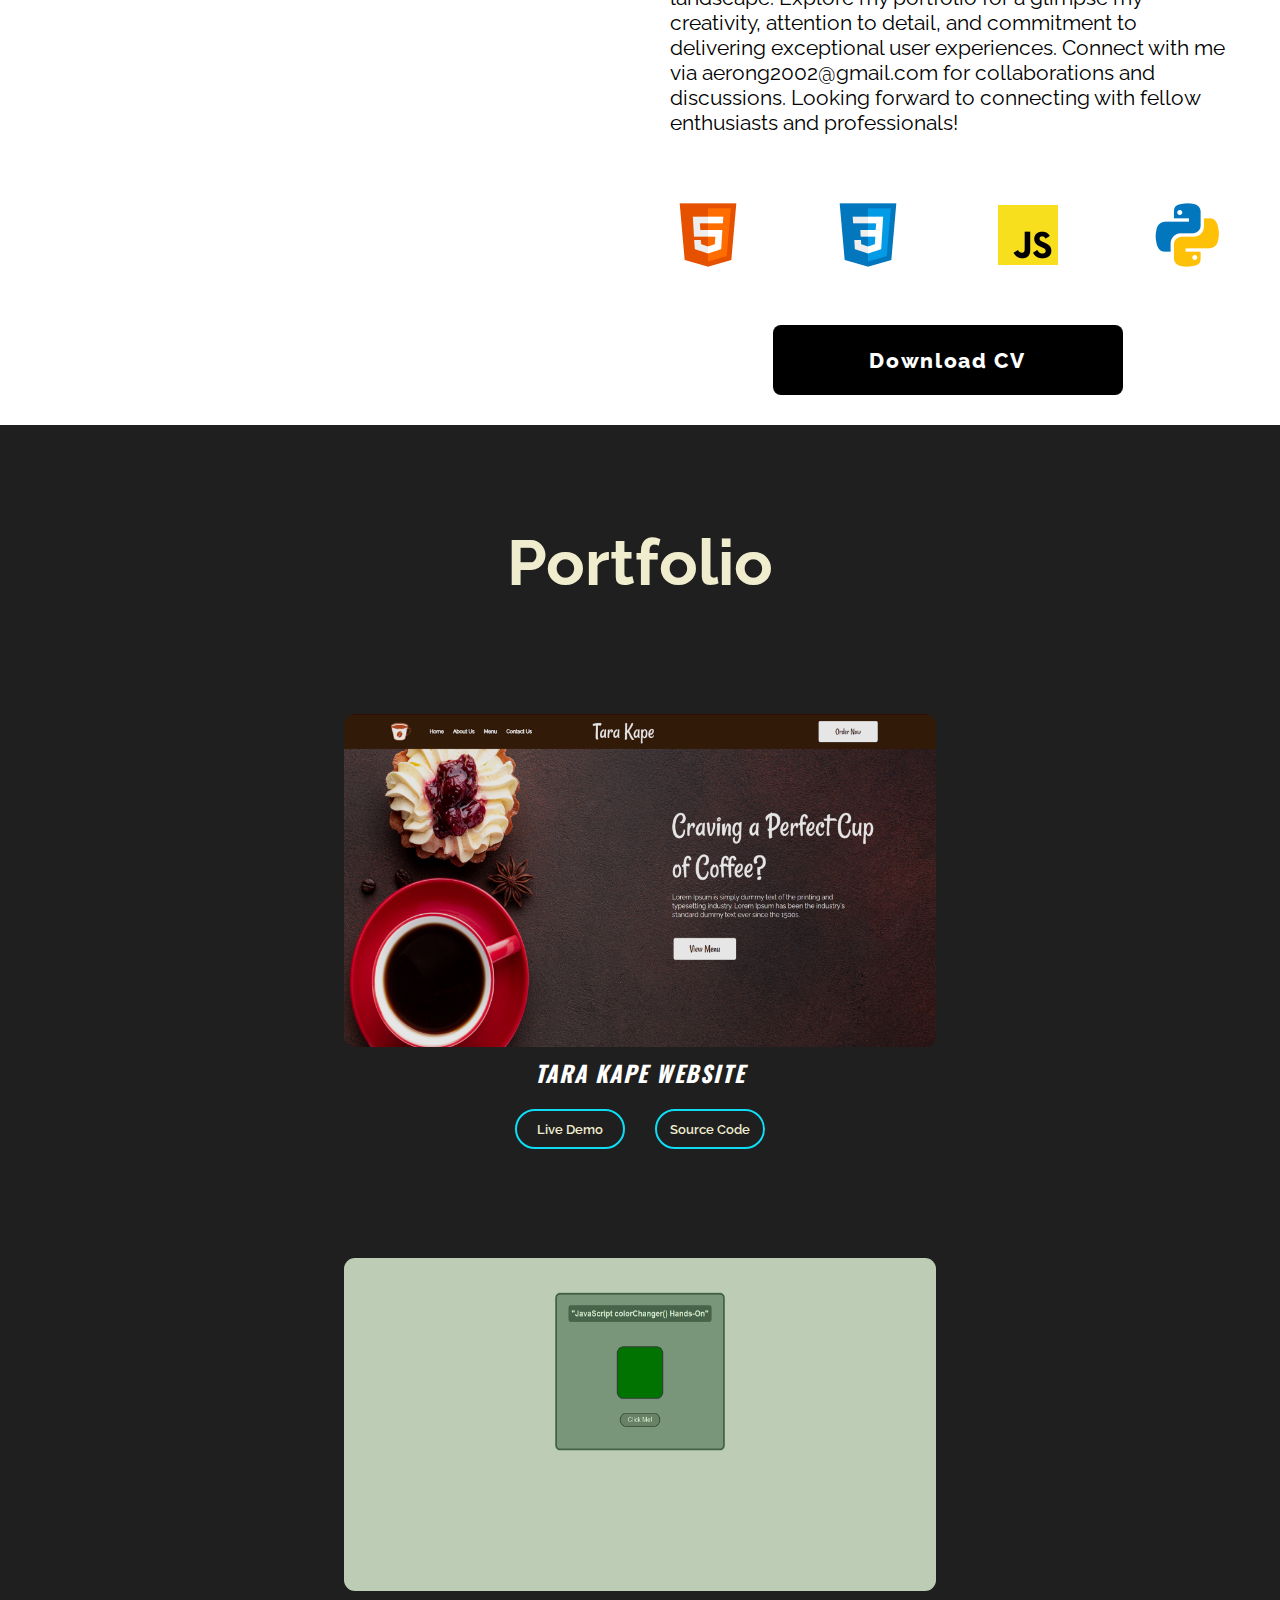
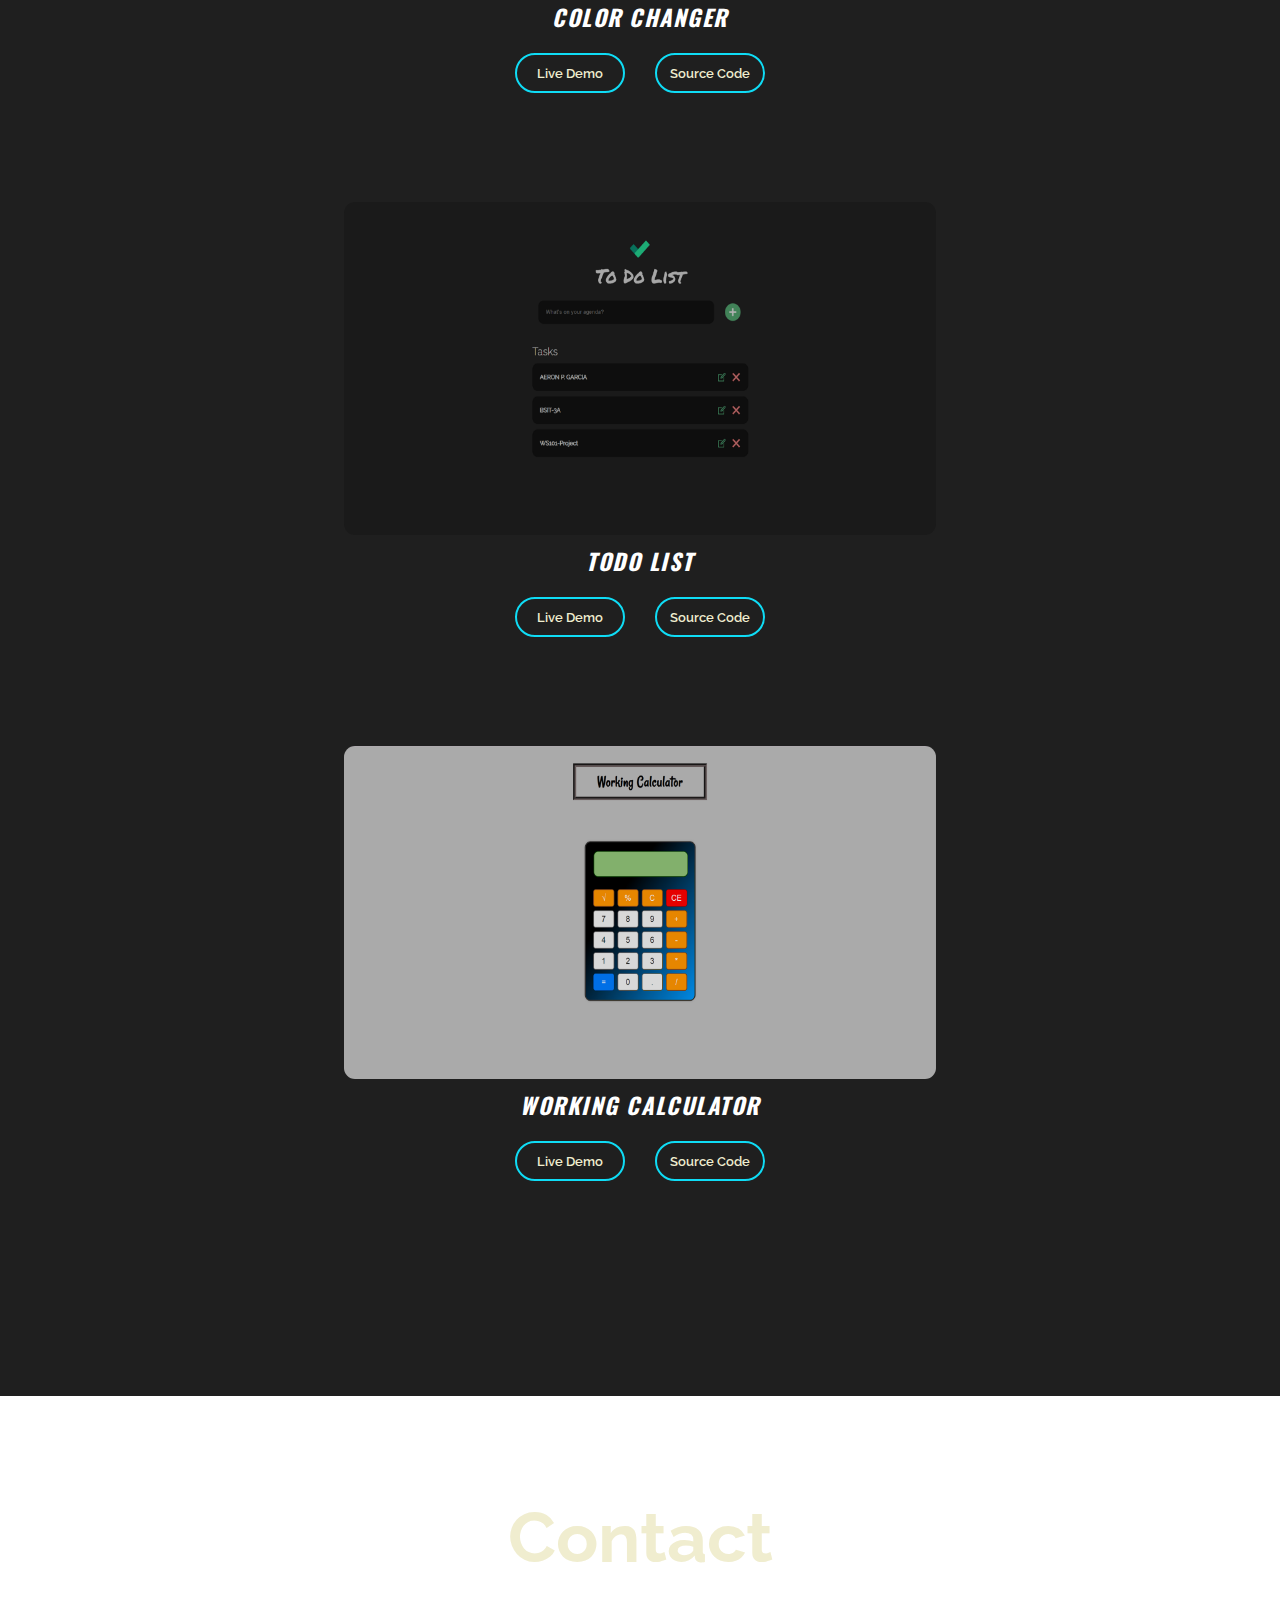
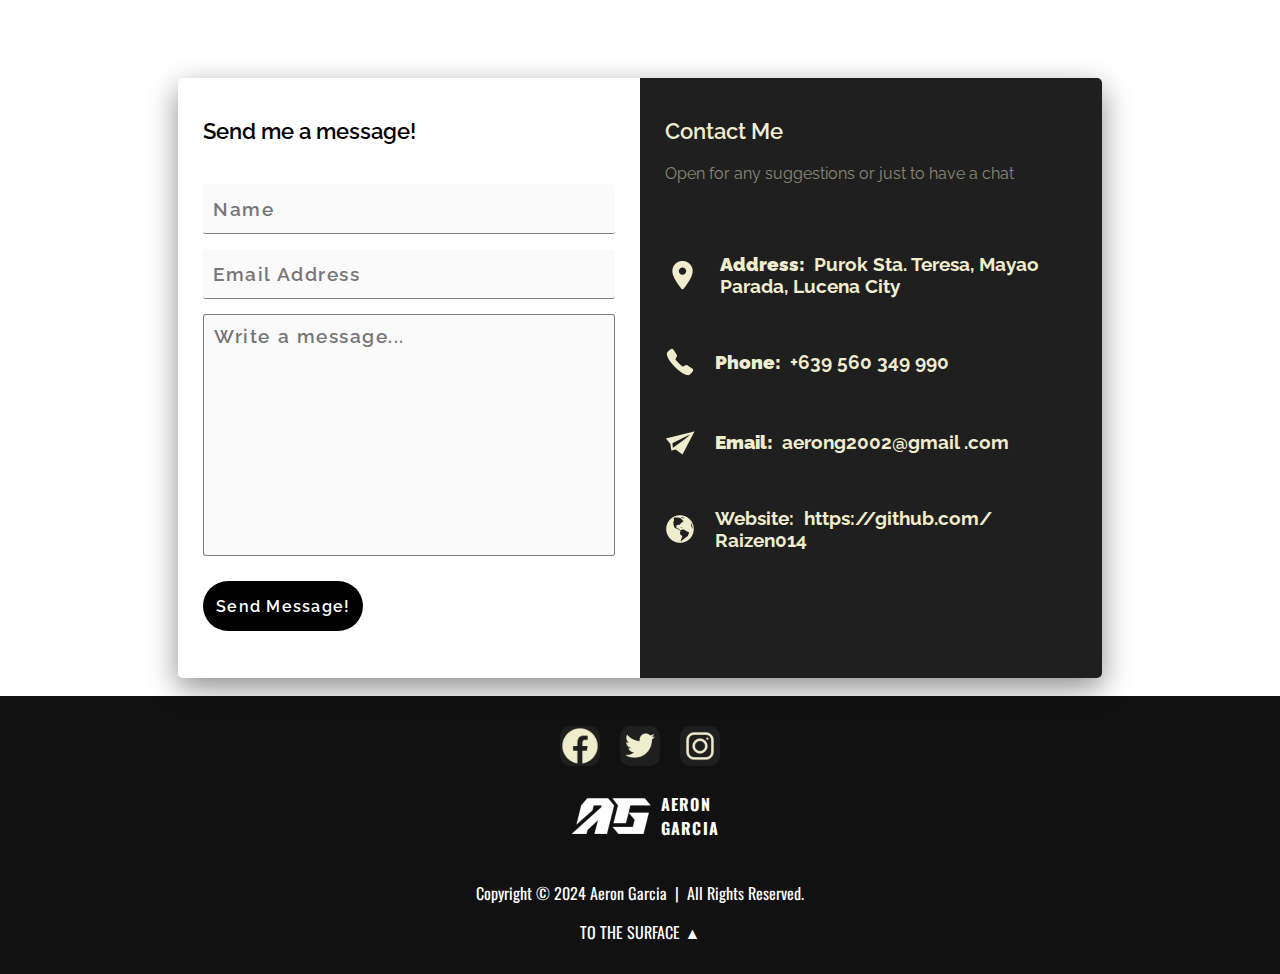
==== commit 0749a6d1: "Update index.html" ====
--- a/index.html
+++ b/index.html
@@ -2,14 +2,16 @@
 <html lang="en">
 <head>
     <meta charset="UTF-8">
+    <meta http-equiv="X-UA-Compatible" content="IE=edge">
     <meta name="viewport" content="width=device-width, initial-scale=1.0">
-    <title>Document</title>
-    <link href="https://fonts.googleapis.com/css2?family=Kaushan+Script&family=Oswald:wght@500&family=Raleway:wght@400&display=swap" rel="stylesheet">
+    <link rel="icon" href="resources/icon.png">
+    <title>Aeron Garcia</title>
     <link rel="stylesheet" href="style.css">
     <link rel="stylesheet" href="home.css">
     <link rel="stylesheet" href="about.css">
     <link rel="stylesheet" href="project.css">
     <link rel="stylesheet" href="contact.css">
+    <link href="https://fonts.googleapis.com/css2?family=Kaushan+Script&family=Oswald:wght@500&family=Raleway:wght@400&display=swap" rel="stylesheet">
 
 </head>
 <body>
--- a/about.css
+++ b/about.css
@@ -1,6 +1,5 @@
 
 #about {
-    height: min-content;
     background-color: white;
     background-repeat: no-repeat;
     background-attachment: fixed;
@@ -103,17 +102,22 @@
 
 
 @media (max-width: 1024px) {
-    
+
+    #aboutMe {
+        width: 350px;
+    }
+
+    .aboutIcons {
+
+        gap: 30px;
+        margin-top: 60px;
+    
+    }
+
 }
 
 @media (max-width: 840px) {
-    
-}
-
-@media (max-width: 768px) {
-
     #about{
-        height: 100vh;
         display: flex;
         flex-direction: column;
         align-items: center;
@@ -157,12 +161,12 @@
     
     #aboutDiv .container .rightDiv h1 {
         text-align: center;
-        font-size: 1em;
+        font-size: 1.1em;
         margin-bottom: 20px;
     }
     
     #aboutDiv .container .rightDiv p {
-        font-size: 0.5em;
+        font-size: 0.6em;
 
     }
     #aboutMe {
@@ -178,23 +182,146 @@
         margin-top: 60px;
     
     }
-    
+
+
+}
+
+@media (max-width: 768px) {
+    #about{
+        display: flex;
+        flex-direction: column;
+        align-items: center;
+    }
+    
+    .Ttext {
+        top: 115px;
+        left: 0px;
+        font-size: 2em;
+    }
+    
+    #aboutDiv {
+        display: flex;
+        justify-content: center;
+        align-content: center;
+        position: relative;
+        top: 120px;
+        font-size: 2.2em;
+        font-family: "Raleway";
+        padding: 60px 25px 110px;
+    }
+    
+    #aboutDiv .container {
+        display: flex;
+        flex-direction: column;
+        align-items: center;
+        padding: 0px;
+    }
+    
+    #aboutDiv .container .leftDiv  {
+        display: flex;
+        justify-content: center;
+        width: 50%;
+        padding: 10px;
+        height: fit-content;
+    }
+    #aboutDiv .container .rightDiv  {
+        width: 100%;
+        padding: 50px 30px;
+    }
+    
+    #aboutDiv .container .rightDiv h1 {
+        text-align: center;
+        font-size: 1.1em;
+        margin-bottom: 20px;
+    }
+    
+    #aboutDiv .container .rightDiv p {
+        font-size: 0.6em;
+
+    }
+    #aboutMe {
+        width: 250px;
+        
+    }
+    
+    .aboutIcons {
+        display: flex;
+        align-items: center;
+        justify-content: center;
+        gap: 50px;
+        margin-top: 60px;
+    
+    }
+
+    
+}
+
+
+@media  (max-width: 634px) {
+
+    #aboutDiv {
+        padding: 60px 15px 110px;
+    }
+    
+    #aboutDiv .container {
+        display: flex;
+        flex-direction: column;
+        align-items: center;
+        padding: 0px;
+    }
+    
+    #aboutDiv .container .leftDiv  {
+        display: flex;
+        justify-content: center;
+        width: 50%;
+        padding: 10px;
+        height: fit-content;
+    }
+    #aboutDiv .container .rightDiv  {
+        width: 100%;
+        padding: 50px 10px;
+    }
+    
+    #aboutDiv .container .rightDiv h1 {
+        text-align: center;
+        font-size: 0.7em;
+        margin-bottom: 20px;
+    }
+    
+    #aboutDiv .container .rightDiv p {
+        font-size: 0.3em;
+
+    }
+    #aboutMe {
+        width: 180px;
+        
+    }
+    
+    .aboutIcons {
+        display: flex;
+        align-items: center;
+        justify-content: center;
+        gap: 6px;
+        margin-top: 60px;
+    
+    }
+
+
     .downloadbtn{
-        display: flex;
-        justify-content: center;
+
         margin-top: 50px;
-    
-    }
-    
+
+    }
+
     .downloadCv {
         background-color: black;
-        width: 350px;
-        height: 70px;
+        width: 260px;
+        height: 60px;
         border-radius: 8px;
         cursor: pointer;
         border: none;
     }
-    
+
     .downloadCv a{
         color: white;
         font-family: "Raleway";
@@ -204,16 +331,5 @@
         border: none;
         text-decoration: none;
     }
-    
-    .downloadCv:hover {
-        background-color: #2b2b2b;
-    }
-
-}
-
-
-
-
-
-
-
+        
+}
--- a/project.css
+++ b/project.css
@@ -97,3 +97,199 @@
     transform: scale(1.050);
     
 }
+
+@media (max-width: 1700px) {
+    #projects {
+        display: flex;
+        flex-direction: column;
+        justify-content: center;
+        align-items: center;
+    }
+    
+    #projects .container {
+        display: flex;
+        flex-direction: column;
+        padding: 30px 10px;
+        gap: 100px;
+        margin: 180px 0;
+    }
+    
+    #projects .Ttext {
+        display: flex ;
+        top: 100px;
+        left: 0;
+        font-size: 2em;
+    }
+    
+    
+    .proj {
+        display: flex;
+        flex-direction: column;
+        height: fit-content;
+        padding-bottom: 0px;
+    }
+    
+    .works {
+        filter: brightness(90%);
+        border-radius: 15px;
+        width: 600px;
+        border: 2px solid transparent;
+        padding: 2px;
+    }
+    
+    .projbar {
+        display: flex;
+        flex-direction: column;
+        align-items: center;
+        gap: 20px;
+        padding: 5px 10px;
+    }
+    
+    .projtitle {
+        font-family: "Oswald";
+        font-size: 1.2em;
+        font-style: italic;
+        letter-spacing: 0.08em;
+        text-transform: uppercase;
+    }
+    
+    
+    .projbtn {
+        gap: 30px;
+    
+    }
+    
+    #projects .projbtn .buttons  {
+        width: 110px;
+        height: 40px;
+        font-family: "Raleway";
+        font-weight: 600;
+        font-size: 0.8em;
+    }
+    
+    #projects .projbtn .buttons:hover{
+        background-color: rgb(15, 220, 245);
+        color: #1f1f1f;
+        transition: ease 0.2s;
+        transform: scale(1.050);
+    }
+    
+    
+} 
+
+@media  (max-width: 768px) {
+
+    #projects {
+        display: flex;
+        flex-direction: column;
+        justify-content: center;
+        align-items: center;
+    }
+    
+    #projects .container {
+        display: flex;
+        flex-direction: column;
+        padding: 30px 10px;
+        gap: 100px;
+        margin: 180px 0;
+    }
+    
+    #projects .Ttext {
+        display: flex ;
+        top: 100px;
+        left: 0;
+        font-size: 2.2em;
+    }
+    
+    
+    .proj {
+        display: flex;
+        flex-direction: column;
+        height: fit-content;
+        padding-bottom: 0px;
+    }
+    
+    .works {
+        filter: brightness(90%);
+        border-radius: 15px;
+        width: 600px;
+        border: 2px solid transparent;
+        padding: 2px;
+    }
+    
+    .projbar {
+        display: flex;
+        flex-direction: column;
+        align-items: center;
+        gap: 20px;
+        padding: 5px 10px;
+    }
+    
+    .projtitle {
+        font-family: "Oswald";
+        font-size: 1.2em;
+        font-style: italic;
+        letter-spacing: 0.08em;
+        text-transform: uppercase;
+    }
+    
+    
+    .projbtn {
+        gap: 30px;
+    
+    }
+    
+    #projects .projbtn .buttons  {
+        width: 110px;
+        height: 40px;
+        font-family: "Raleway";
+        font-weight: 600;
+        font-size: 0.8em;
+    }
+
+
+
+}
+
+@media  (max-width: 634px) {
+
+    #projects {
+        display: flex;
+        flex-direction: column;
+        justify-content: center;
+        align-items: center;
+    }
+    
+    #projects .Ttext {
+        font-size: 2em;
+    }
+    
+    
+    .proj {
+        align-items: center;
+
+    }
+    
+    .works {
+        filter: brightness(90%);
+        border-radius: 15px;
+        width: 250px;
+        border: 2px solid transparent;
+        padding: 2px;
+    }
+
+    
+    .projtitle {
+
+        font-size: 0.8em;
+    }
+    
+    #projects .projbtn .buttons  {
+        width: 90px;
+        height: 30px;
+        font-family: "Raleway";
+        font-weight: 600;
+        font-size: 0.7em;
+    }
+    
+}
--- a/contact.css
+++ b/contact.css
@@ -0,0 +1,292 @@
+#contact {
+    height: 100vh;
+    background-image:linear-gradient(rgba(0, 0, 0, 0.5),
+    rgba(0, 0, 0, 0.5)),url(resources/bgContact.png);
+    background-repeat: no-repeat;
+    background-size: cover;
+    background-attachment: fixed;
+    
+}
+#contact .Ttext {
+    display: flex ;
+    position: relative;
+    top: 100px;
+    left: 150px;
+    font-size: 2.2em;
+    font-family: "Raleway";
+    font-weight: 800;
+    width: min-content;
+    color:rgb(240, 237, 207);
+}
+#contact .container {
+    display: flex;
+    flex-wrap: wrap;
+    justify-content: center;
+
+}
+
+.contactDiv {
+    display: flex;
+    justify-content: space-between;
+    background: linear-gradient(to right, #ffffff 50%, #1f1f1f  50%);
+    height: 600px;
+    width: 50%;
+    position: relative;
+    top: 200px;
+    border-radius: 10px;
+    border-radius: 5px;
+    box-shadow: 0 10px 30px rgba(0, 0, 1, 0.45);
+}
+
+
+.contactDiv .leftDiv{
+    display: flex;
+    width: 50%;
+    padding: 40px 50px;
+    flex-direction: column;
+}
+
+.contactDiv .rightDiv{
+    display: flex;
+    width: 50%;
+    padding: 40px 50px;
+    flex-direction: column;
+}
+
+.contactDiv .rightDiv h1 {
+    color: rgb(240, 237, 207);
+    font-family: "Raleway";
+    font-weight: 600;
+    font-size: 1.6em;
+
+}
+.contactDiv .rightDiv p {
+    margin-top: 20px;
+    color: rgba(240, 237, 207, 0.502);;
+    font-family: "Raleway";
+
+}
+.contactDiv .leftDiv h1 {
+    color: black;
+    font-family: "Raleway";
+    font-weight: 600;
+    font-size: 1.6em;
+
+}
+
+.contactDiv .leftDiv form {
+    display: flex;
+    flex-direction: column;
+    align-items: flex-start;
+    position: relative;
+    top: 40px;
+    gap: 15px;
+}
+
+input[type="text"],
+input[type="email"] {
+    font-size: 1.2em;
+    font-family: "Raleway";
+    font-weight: 600;
+    letter-spacing: 0.08em;
+    background-color: rgba(0, 0, 0, 0.020);
+    color: black;
+    width: 100%;
+    height: 50px;
+    padding: 10px;
+    border: none;
+    border-bottom: rgba(0, 0, 0, 0.500) solid 1px;
+    border-radius: 3px;
+}
+
+.submit_btn {
+    background-color: black;
+    width: 160px;
+    height: 50px;
+    border-radius: 50px;
+    color: white;
+    font-family: "Raleway";
+    font-weight: 600;
+    font-size: 1em;
+    letter-spacing: 0.08em;
+    margin-top: 10px;
+    cursor: pointer;
+    border: none;
+}
+
+.submit_btn:hover {
+    background-color: #2b2b2b;
+}
+
+textarea {
+    font-family: "Raleway";
+    font-weight: 600;
+    font-size: 1.2em;
+    letter-spacing: 0.08em;
+    color: black;
+    background-color: rgba(0, 0, 0, 0.020);
+    width: 100%;
+    padding: 10px;
+    border: 1px rgba(0, 0, 0, 0.500) solid;
+    border-radius: 3px;
+    resize: none;
+}
+
+.contactDiv .rightDiv .contact_info{
+    display: flex;
+    flex-direction: column;
+    gap: 50px;
+    position: relative;
+    top: 70px;
+}
+
+.contact_links {
+    display: flex;
+    justify-content: flex-start;
+    align-items: center;
+    gap: 20px;
+    color:rgb(240, 237, 207);
+    font-family: "Raleway";
+}
+
+
+@media (min-width: 768px) and (max-width: 1480px) {
+    #contact {
+        display: flex;
+        flex-direction: column;
+        align-items: center;
+        height: 100vh;
+        
+    }
+    #contact .Ttext {
+        top: 100px;
+        left: 0px;
+        font-size: 2.2em;
+    }
+
+    
+    .contactDiv {
+        height: 600px;
+        width: 90%;
+    }
+    
+    
+    .contactDiv .leftDiv{
+        display: flex;
+        width: 50%;
+        padding: 40px 25px;
+    }
+    
+    .contactDiv .rightDiv{
+        display: flex;
+        width: 50%;
+        padding: 40px 25px;
+
+    }
+    
+    .contactDiv .rightDiv h1 {
+        font-size: 1.4em;
+    
+    }
+    .contactDiv .rightDiv p {
+        margin-top: 20px;
+    
+    }
+    .contactDiv .leftDiv h1 {
+        font-size: 1.4em;
+    }
+
+}
+
+@media (max-width: 634px) {
+    #contact {
+        display: flex;
+        flex-direction: column;
+        align-items: center;
+        
+    }
+    #contact .Ttext {
+        top: 100px;
+        left: 0px;
+        font-size: 2.2em;
+    }
+
+    
+    .contactDiv {
+        height: 330px;
+        width: 380px;
+    }
+    
+    
+    .contactDiv .leftDiv{
+        display: flex;
+        width: 50%;
+        padding: 15px;
+    }
+
+    .contactDiv .leftDiv form {
+        top: 20px;
+        gap: 10px;
+    }
+    
+    .contactDiv .rightDiv{
+        display: flex;
+        width: 50%;
+        padding: 15px;
+
+    }
+    
+    .contactDiv .rightDiv h1 {
+        font-size: 1.2em;
+    
+    }
+    .contactDiv .rightDiv p {
+        font-size: 0.6em;
+        margin-top: 20px;
+    
+    }
+    .contactDiv .leftDiv h1 {
+        font-size: 1.2em;
+    }
+
+    .contact_links {
+        font-size: 0.5em;
+    }
+
+    .submit_btn {
+        width: 80px;
+        height: 30px;
+        font-size: 0.5em;
+        margin-top: 0;
+
+    }
+
+    .contact_links img {
+        width: 20px;
+
+    }
+
+    input[type="text"], input[type="email"] {
+        font-size: 0.8em;
+        width: 100%;
+        height: 30px;
+        padding: 5px;
+  
+    }
+
+    textarea {
+        font-size: 0.8em;
+        width: 100%;
+        height: 120px;
+        padding: 5px;
+    }
+    
+    .contactDiv .rightDiv .contact_info {
+        display: flex;
+        flex-direction: column;
+        gap: 25px;
+        position: relative;
+        top: 25px;
+    }
+
+}
